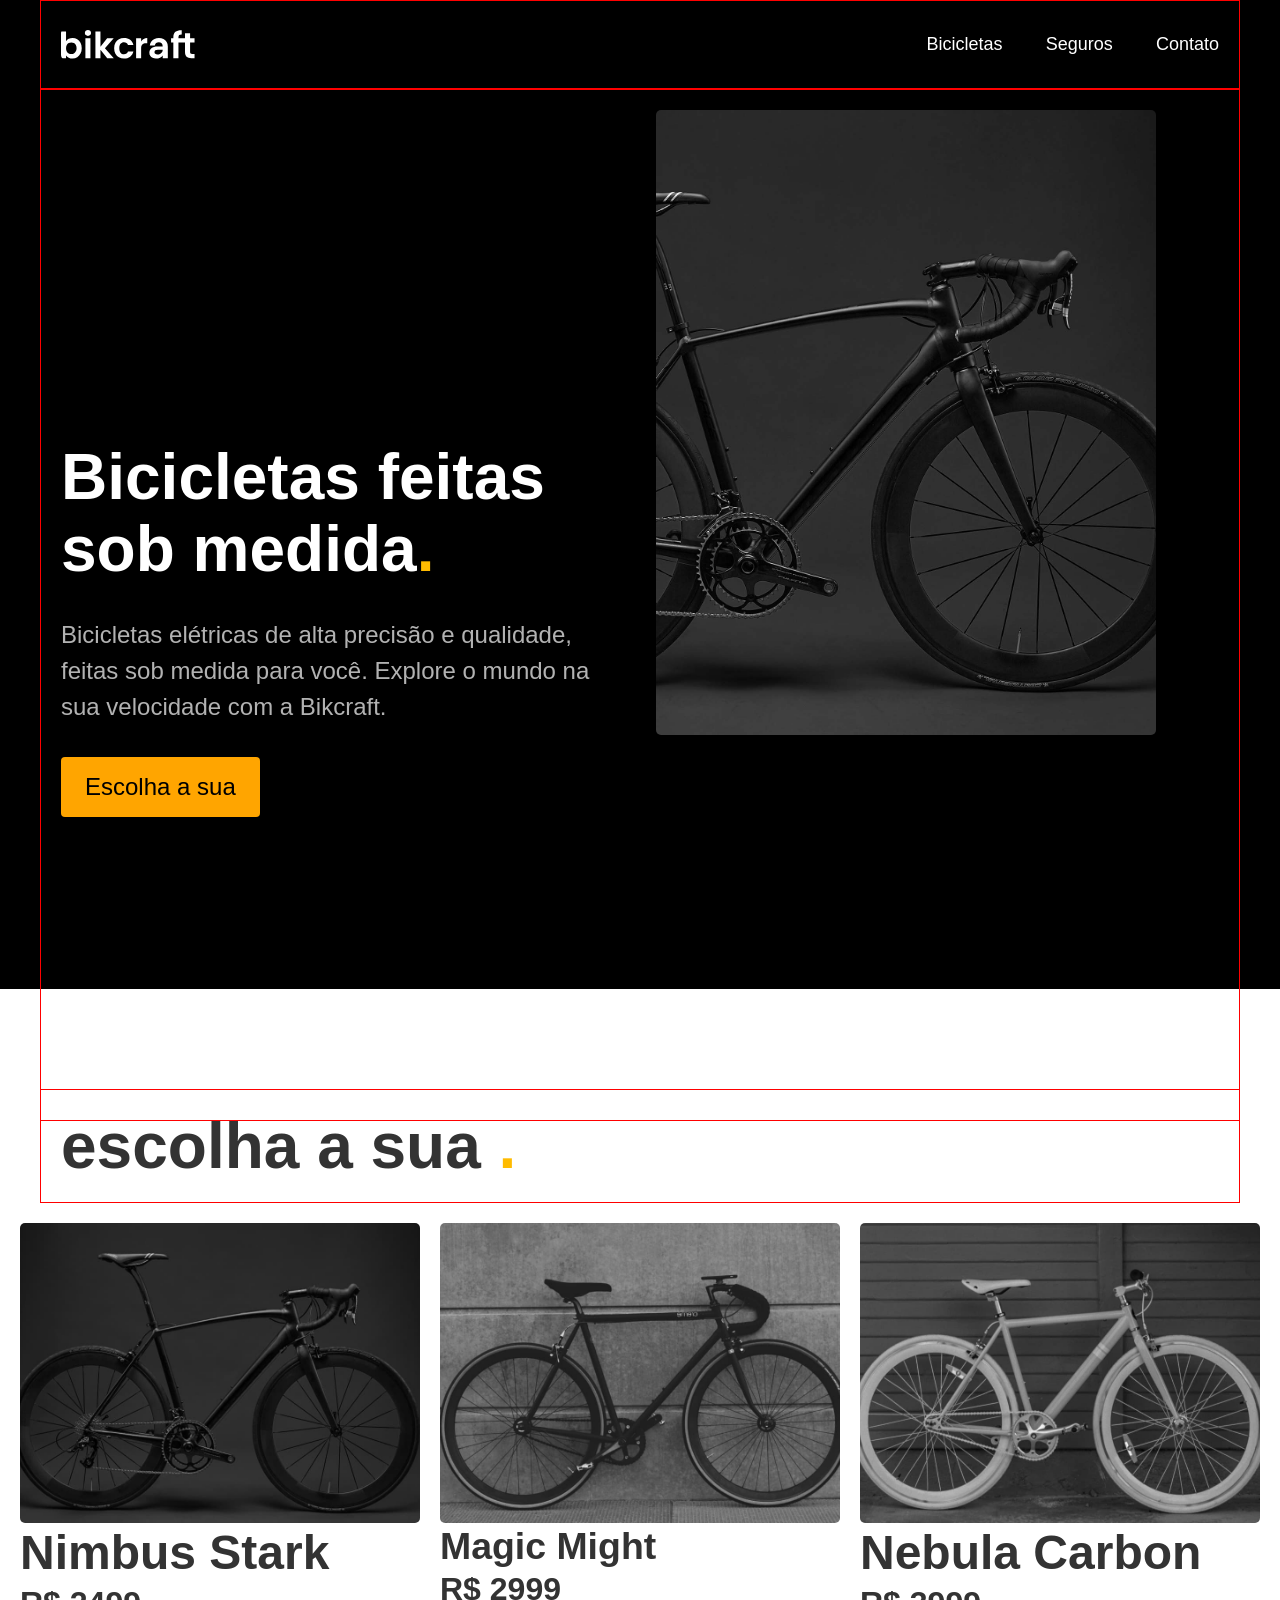
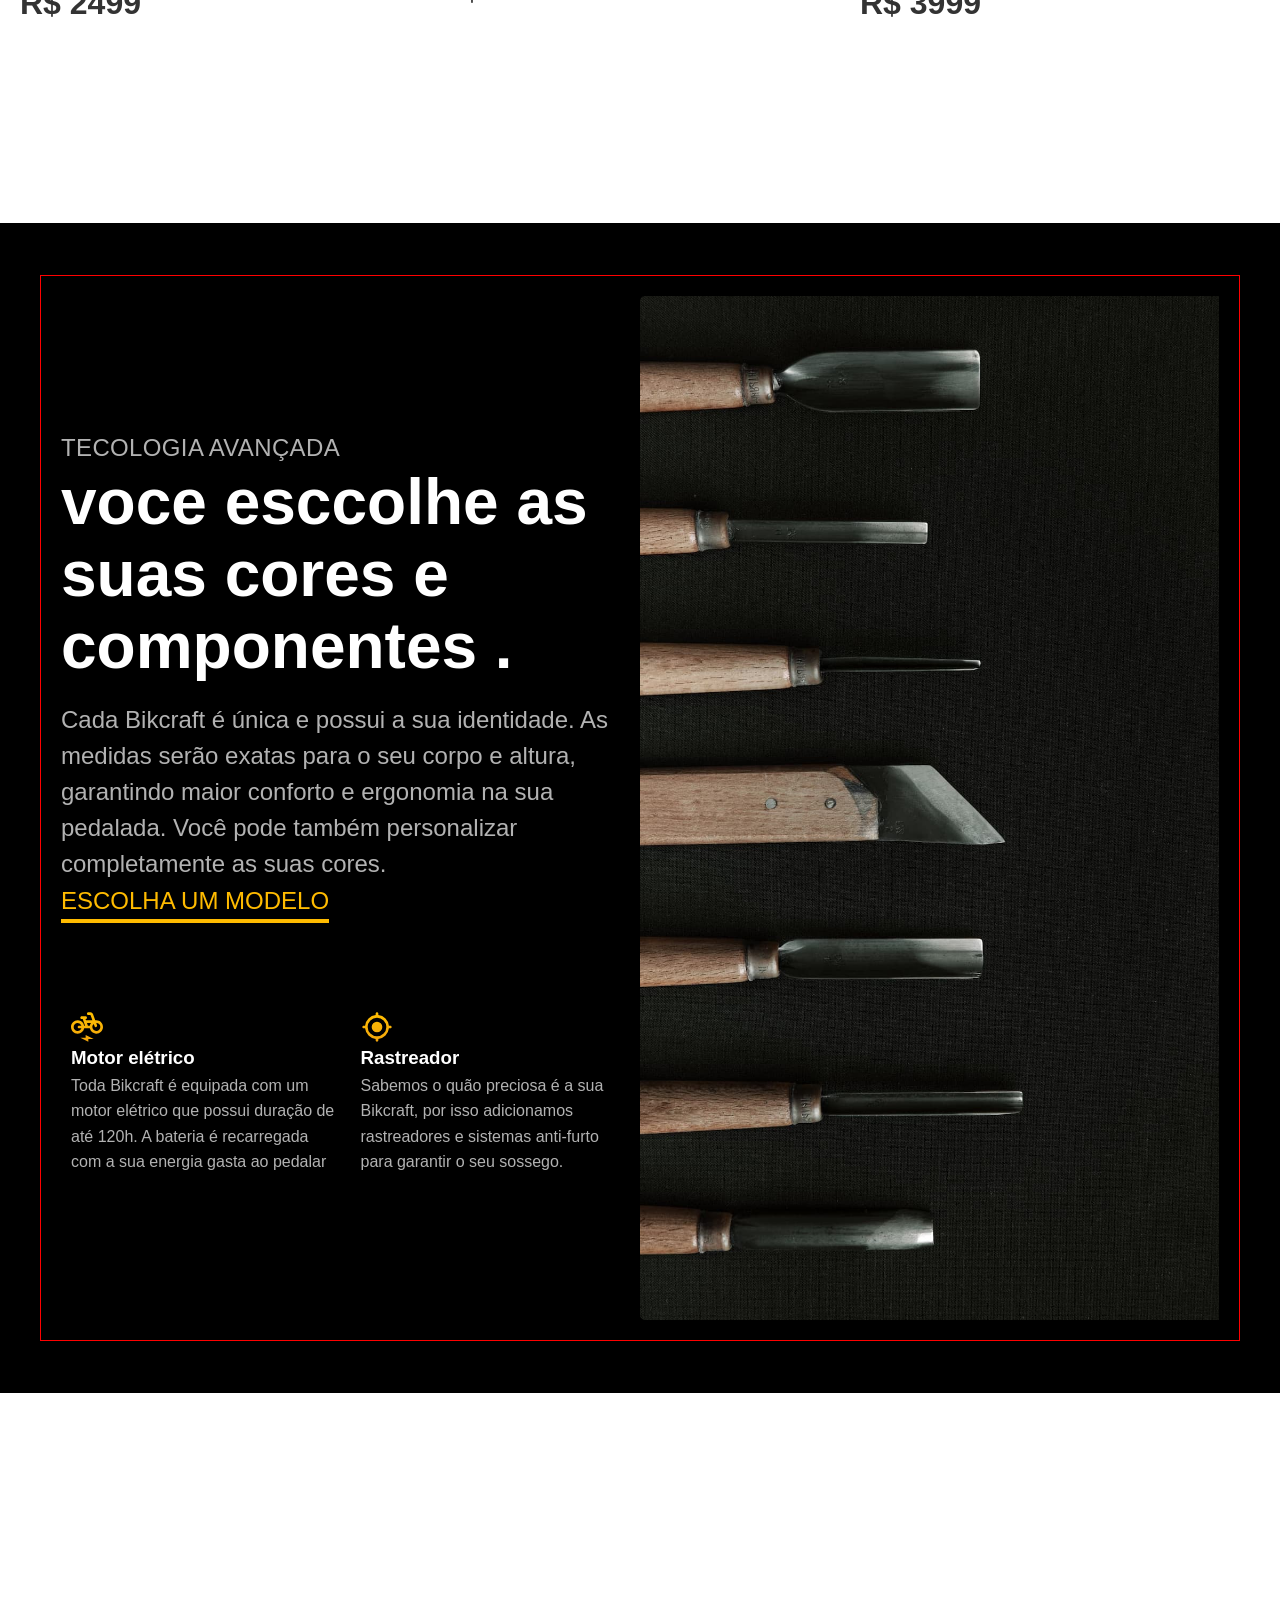
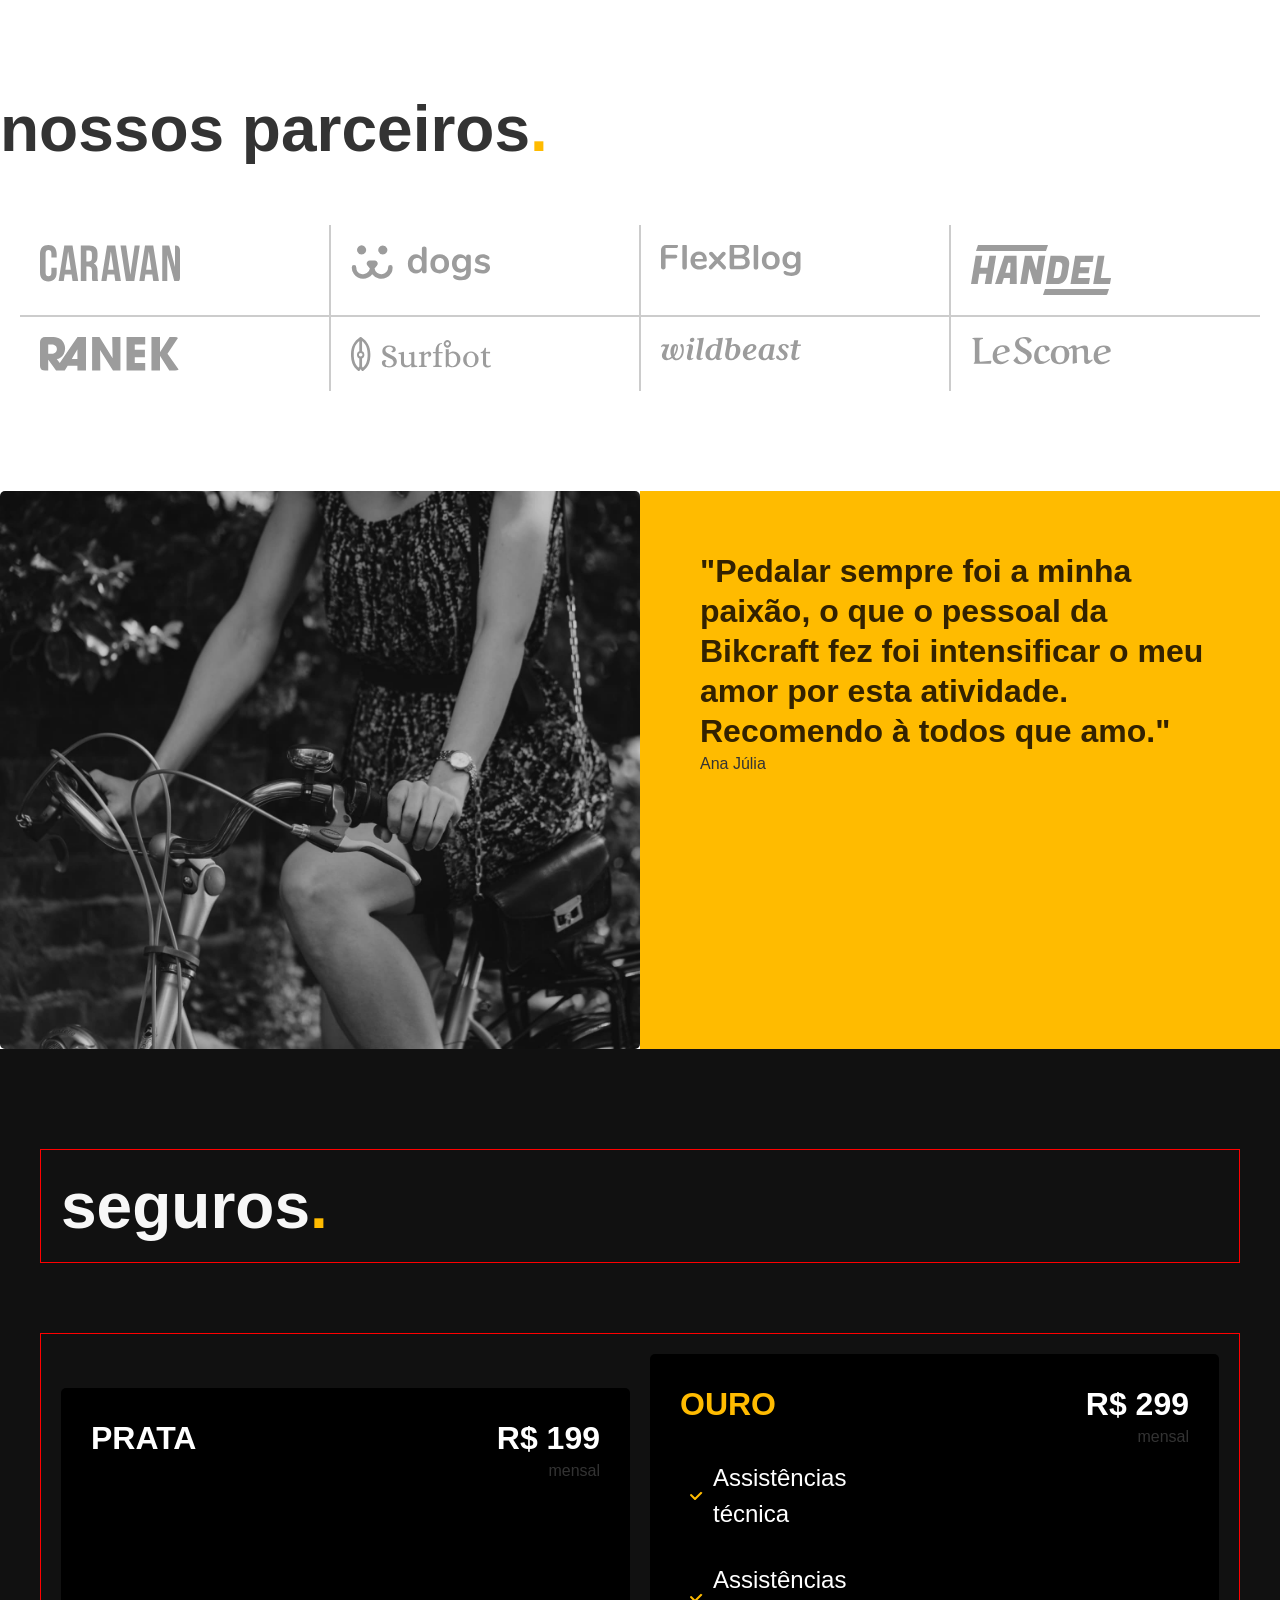
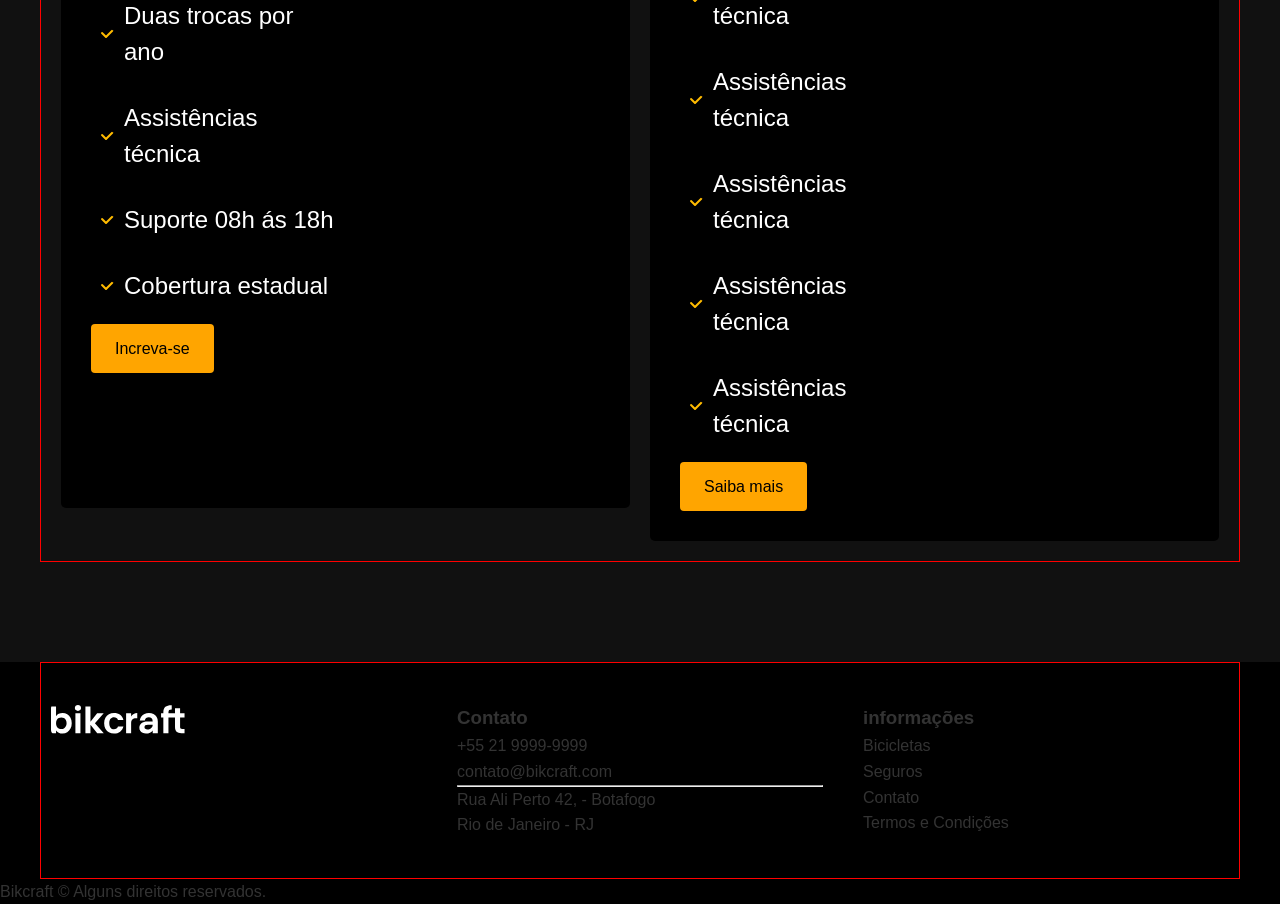
==== index.html @ dd0b9a61 "header atualizado" ====
<!DOCTYPE html>
<html lang="en">
<head>
    <meta charset="UTF-8">
    <meta name="viewport" content="width=device-width, initial-scale=1.0">
    <title>Bikcraft - Bicicletas Elétricas</title>
    <link rel="stylesheet" href="style/style.css">
</head>
<body id="home">
    <header class="header-bg">
        <div class="header container">
            <a class="header-logo" href="./">
                <img src="img/bikcraft.svg" alt="">
            </a>
            <nav aria-label="primaria">
                <ul class="header-menu font-1-m cor-0">
                    <li class="header-item">
                        <a href="bicicletas.html">Bicicletas</a>
                    </li>
                    <li class="header-item">
                        <a href="">Seguros</a>
                    </li>
                    <li class="header-item">
                        <a href="">Contato</a>
                    </li>
                </ul>
            </nav>
        </div>
    </header>

    <main class="introducao-bg">
        <div class="introducao container">
            <div class="introducao-conteudo">
                <h1 class="introducao-titulo font-1-xxl cor-0">Bicicletas feitas sob medida<span class="cor-p1">.</span></h1>
                <p class="introducao-texto font-2-l cor-5">Bicicletas elétricas de alta precisão e qualidade, feitas sob medida para você. Explore o mundo na sua velocidade com a Bikcraft.</p>
                <a href="" class="butão font-2-l">Escolha a sua</a>
            </div>
            <picture class="bicicleta-introducao-imagem">
                <!-- Imagem para telas grandes (Desktop) -->
                <source srcset="img/fotos/introducao.jpg" media="(min-width: 801px)">
                
                <!-- Imagem para telas médias -->
                <source srcset="img/bicicleta/nimbus1.jpg" media="(max-width: 800px)">
                
                <img src="img/fotos/introducao.jpg" alt="Descrição da imagem">
            </picture>
        </div>
    </main>

    <article class="bibicleta-lista">
        <h2 class="font-1-xxl container">escolha a sua <span class="cor-p1">.</span></h2>
        <ul class="bicicleta-menu font-1-xl">
            <li class="biblcieta-menu-item">
                <a href="">
                    <img class="bicicleta-menu-imagem" src="img/bicicletas/nimbus.jpg" alt="">
                </a>
                <h2>Nimbus Stark</h2>
                <p>R$ 2499</p>
            </li>
            <li class="biblcieta-menu-item">
                <a href="">
                    <img class="bicicleta-menu-imagem" src="img/bicicletas/magic.jpg" alt="">
                </a>
                <h3>Magic Might</h3>
                <p>R$ 2999</p>
            </li>
            <li class="biblcieta-menu-item">
                <a href="">
                    <img class="bicicleta-menu-imagem" src="img/bicicletas/nebula.jpg" alt="">
                </a>
                <h2>Nebula Carbon</h2>
                <p>R$ 3999</p>
            </li>
        </ul>
    </article>
    
    <article class="tecnologia-bg">
        <div class="tecnologia container">
            <div class="tecnologia-conteudo">
                <span class="tecnologia-subtitulo font-2-l-b cor-5">Tecologia avançada</span>
                <h2 class="tecnologia-titulo font-1-xxl cor-0">voce esccolhe as suas cores e componentes <span>.</span></h2>
                <p class="font-2-l cor-5">
                    Cada Bikcraft é única e possui a sua identidade. As medidas serão exatas para o seu corpo e altura, garantindo maior conforto e ergonomia na sua pedalada. Você pode também personalizar completamente as suas cores.
                </p>
                <a class="tecnologia-botao" href=""> Escolha um modelo</a>
                <ul class="tecnologia-lista">
                    <li class="tecnologia-lista-item">
                        <img src="img/icones/eletrica.svg" alt="">
                        <h3 class="cor-0">Motor elétrico</h3>
                        <p class="cor-5">Toda Bikcraft é equipada com um motor elétrico que possui duração de até 120h. A bateria é recarregada com a sua energia gasta ao pedalar</p>
                    </li>
                    <li class="tecnologia-lista-item">
                        <img src="img/icones/rastreador.svg" alt="">
                        <h3 class="cor-0">Rastreador</h3>
                        <p class="cor-5">Sabemos o quão preciosa é a sua Bikcraft, por isso adicionamos rastreadores e sistemas anti-furto para garantir o seu sossego.</p>
                    </li>
                </ul>

            </div>
            
            <picture class="tecnologia-imagem-container">
                <img class="tecnologia-imagem" src="img/fotos/tecnologia.jpg" alt="Bicicleta preta com moto eletrico"
                width="640" height="800">
            </picture>
        </div>
    </article>

    <article class="parceiros">
        <h2 class="parceiros-titulo font-1-xxl">nossos parceiros<span class="cor-p1">.</span></h2>
        <ul class="parceiros-lista">
            <li class="parceiros-item">
                <a href="">
                    <img src="img/parceiros/caravan.svg" alt="" width="140" height="38">
                </a>
            </li>
            <li class="parceiros-item">
                <a href="">
                    <img src="img/parceiros/dogs.svg" alt="" width="140" height="38">
                </a>
            </li>
            <li class="parceiros-item">
                <a href="">
                    <img src="img/parceiros/flexblog.svg" alt="" width="140" height="38">
                </a>
            </li>
             <li class="parceiros-item">
                <a href="">
                    <img src="img/parceiros/handel.svg" alt="" width="140" height="38">
                </a>
            </li>
             <li class="parceiros-item">
                <a href="">
                    <img src="img/parceiros/ranek.svg" alt="" width="140" height="38">
                </a>
            </li>
             <li class="parceiros-item">
                <a href="">
                    <img src="img/parceiros/surfbot.svg" alt="" width="140" height="38">
                </a>
            </li>
             <li class="parceiros-item">
                <a href="">
                    <img src="img/parceiros/wildbeast.svg" alt="" width="140" height="38">
                </a>
            </li>
             <li class="parceiros-item">
                <a href="">
                    <img src="img/parceiros/lescone.svg" alt="" width="140" height="38">
                </a>
            </li>
        </ul>
    </article>

    <article class="depoimentos">
        <picture>
            <img src="img/fotos/depoimento.jpg" alt="">
        </picture>
        <div class="depoimento-conteudo">
            <blockquote class="font-1-xl cor-p5">
                "Pedalar sempre foi a minha paixão, o que o pessoal da Bikcraft fez foi intensificar o meu amor por esta atividade. Recomendo à todos que amo."
            </blockquote>
            <span>Ana Júlia</span>
        </div>
    </article>

    <article class="seguros-bg">
        <h2 class="seguro-titulo font-1-xxl cor-1 container">seguros<span class="cor-p1">.</span></h2>
        <div class="seguros container">
            <div class="seguros-conteudo seguros-conteudo-prata">
                <h3 class="seguros-subtitulo font-1-xl cor-0">prata</h3> 
                <ul>
                    <li class="text-align-right font-1-xl cor-0">R$ 199</li>
                    <li class="text-align-right">mensal</li>
                </ul>
                <ul>
                    <li class="seguros-items font-2-l cor-0">
                        <img src="img/icones/lista.svg" alt="">
                        <p>Duas trocas por ano</p>
                    </li>
                    <li class="seguros-items font-2-l cor-0">
                        <img src="img/icones/lista.svg" alt="">
                        <p>Assistências técnica</p>
                    </li>
                    <li class="seguros-items font-2-l cor-0">
                        <img src="img/icones/lista.svg" alt="">
                        <p>Suporte 08h ás 18h</p>
                    </li>
                    <li class="seguros-items font-2-l cor-0 ">
                        <img src="img/icones/lista.svg" alt="">
                        <p>Cobertura estadual</p>
                    </li>
                    <li >
                        <a href="" class="butão">Increva-se</a>
                    </li>
                </ul>
                
            </div>

              <div class="seguros-conteudo">
                <h3 class="seguros-subtitulo font-1-xl cor-p1">Ouro</h3> 
                <ul>
                    <li class="text-align-right font-1-xl cor-0">R$ 299</li>
                    <li class="text-align-right">mensal</li>
                </ul>
                <ul>
                     <li class="seguros-items font-2-l cor-0">
                        <img src="img/icones/lista.svg" alt="">
                        <p>Assistências técnica</p>
                    </li>
                     <li class="seguros-items font-2-l cor-0">
                        <img src="img/icones/lista.svg" alt="">
                        <p>Assistências técnica</p>
                    </li>
                     <li class="seguros-items font-2-l cor-0">
                        <img src="img/icones/lista.svg" alt="">
                        <p>Assistências técnica</p>
                    </li>
                     <li class="seguros-items font-2-l cor-0">
                        <img src="img/icones/lista.svg" alt="">
                        <p>Assistências técnica</p>
                    </li>
                     <li class="seguros-items font-2-l cor-0">
                        <img src="img/icones/lista.svg" alt="">
                        <p>Assistências técnica</p>
                    </li>
                     <li class="seguros-items font-2-l cor-0">
                        <img src="img/icones/lista.svg" alt="">
                        <p>Assistências técnica</p>
                    </li>
                    <li>
                        <a href="" class="butão">Saiba mais</a>
                    </li>
                </ul>
                
            </div>
        </div>
    </article>

    <footer class="footer-bg">
        <div class="footer container">
            <img class="footer-logo" src="img/bikcraft.svg" alt="">
            <ul>
                <h3>Contato</h3>
                <ul>
                    <li>+55 21 9999-9999</li>
                    <li>contato@bikcraft.com</li>
                    <li><hr></li>
                    <li>Rua Ali Perto 42, - Botafogo</li>
                    <li>Rio de Janeiro - RJ</li>
                </ul>
            </ul>

             <ul>
                <h3>informações</h3>
                <ul>
                    <li>Bicicletas</li>
                    <li>Seguros</li>
                    <li>Contato</li>
                    <li>Termos e Condições</li>
                </ul>
            </ul>
        </div>
        <p>
            Bikcraft © Alguns direitos reservados.
        </p>
    </footer>
</body>
</html>
---- style/style.css ----
@import "global.css";
/*Funcionais*/
@import "utilitarios/funcionais.css";
@import "utilitarios/tipografia.css";
@import "utilitarios/cores.css";
/*Home*/
@import "home/header.css";
@import "home/introducao.css";
@import "home/bicicleta-lista.css";
@import "home/tecnologia.css";
@import "home/depoimentos.css";
@import "home/parceiros.css";
@import "home/seguros.css";
@import "home/footer.css";
/*Bicicleta lista*/
@import "bicicletas/bicicleta-lista.css";
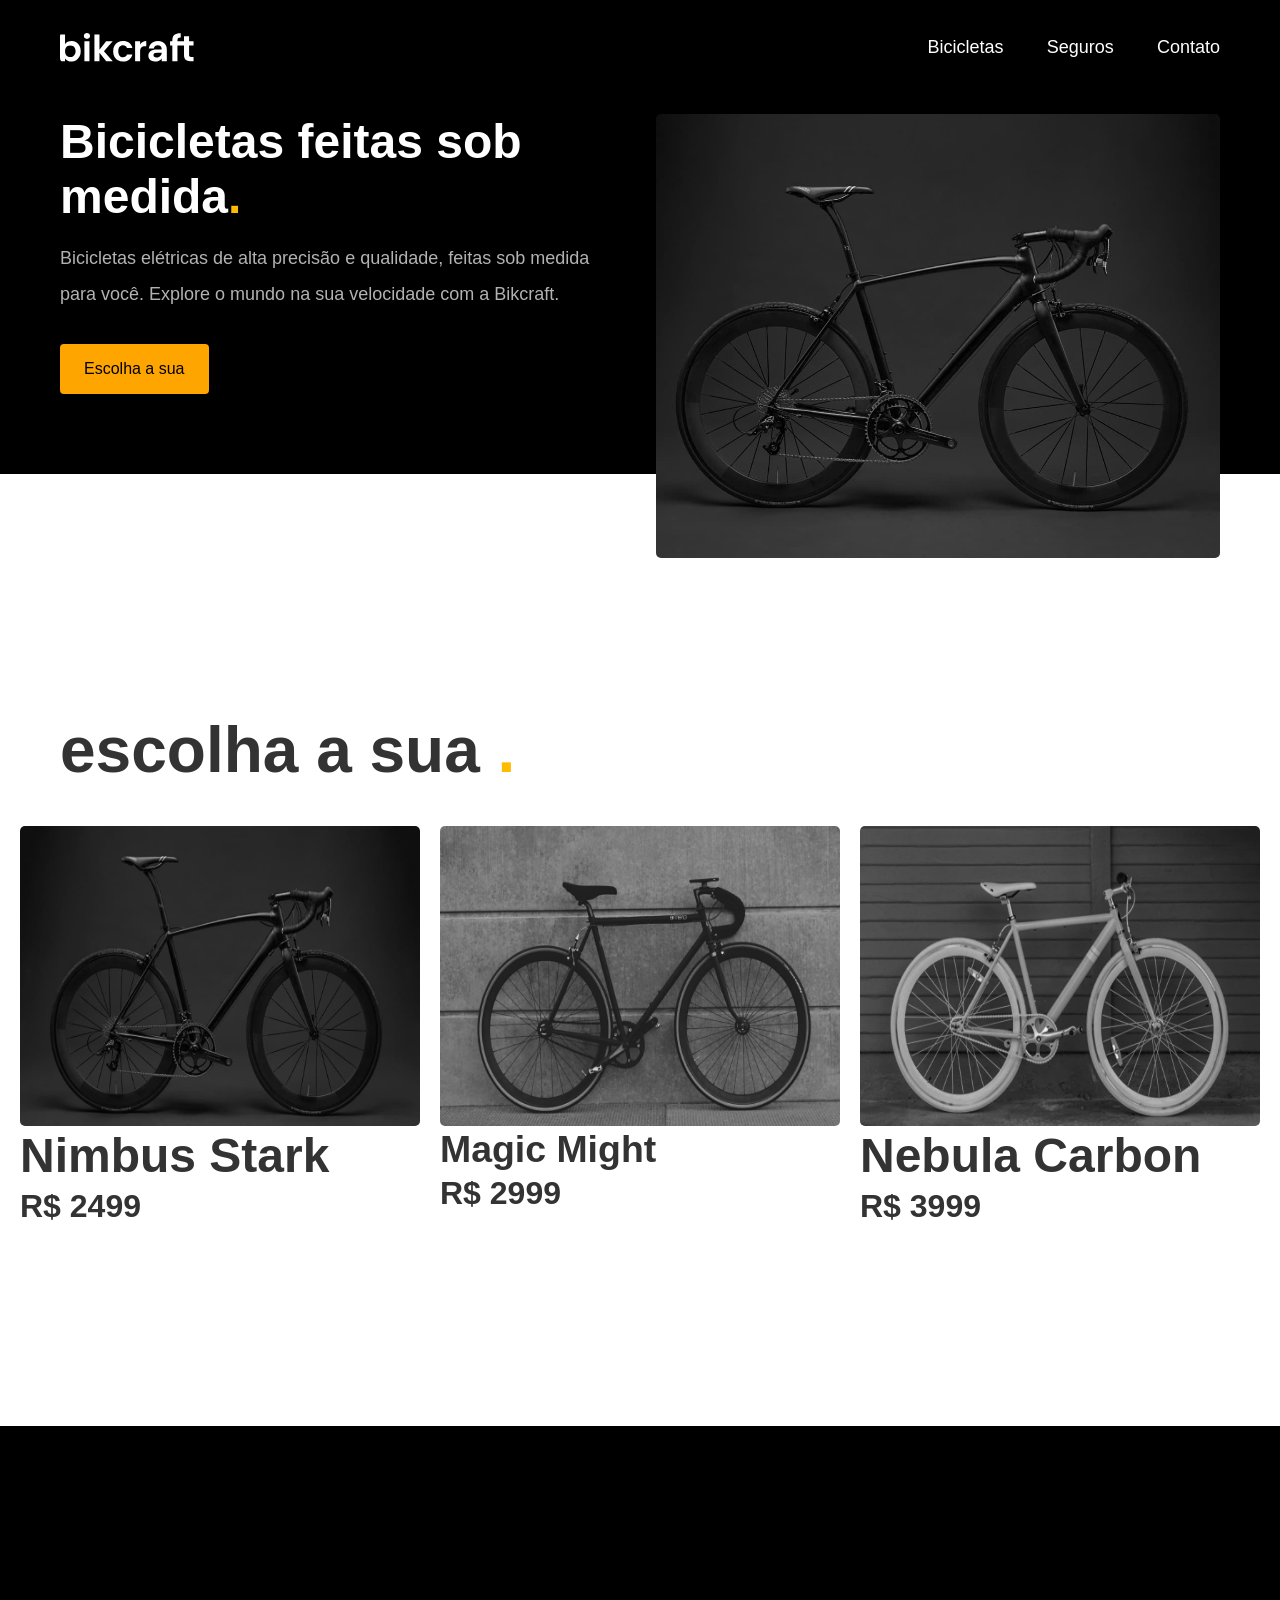
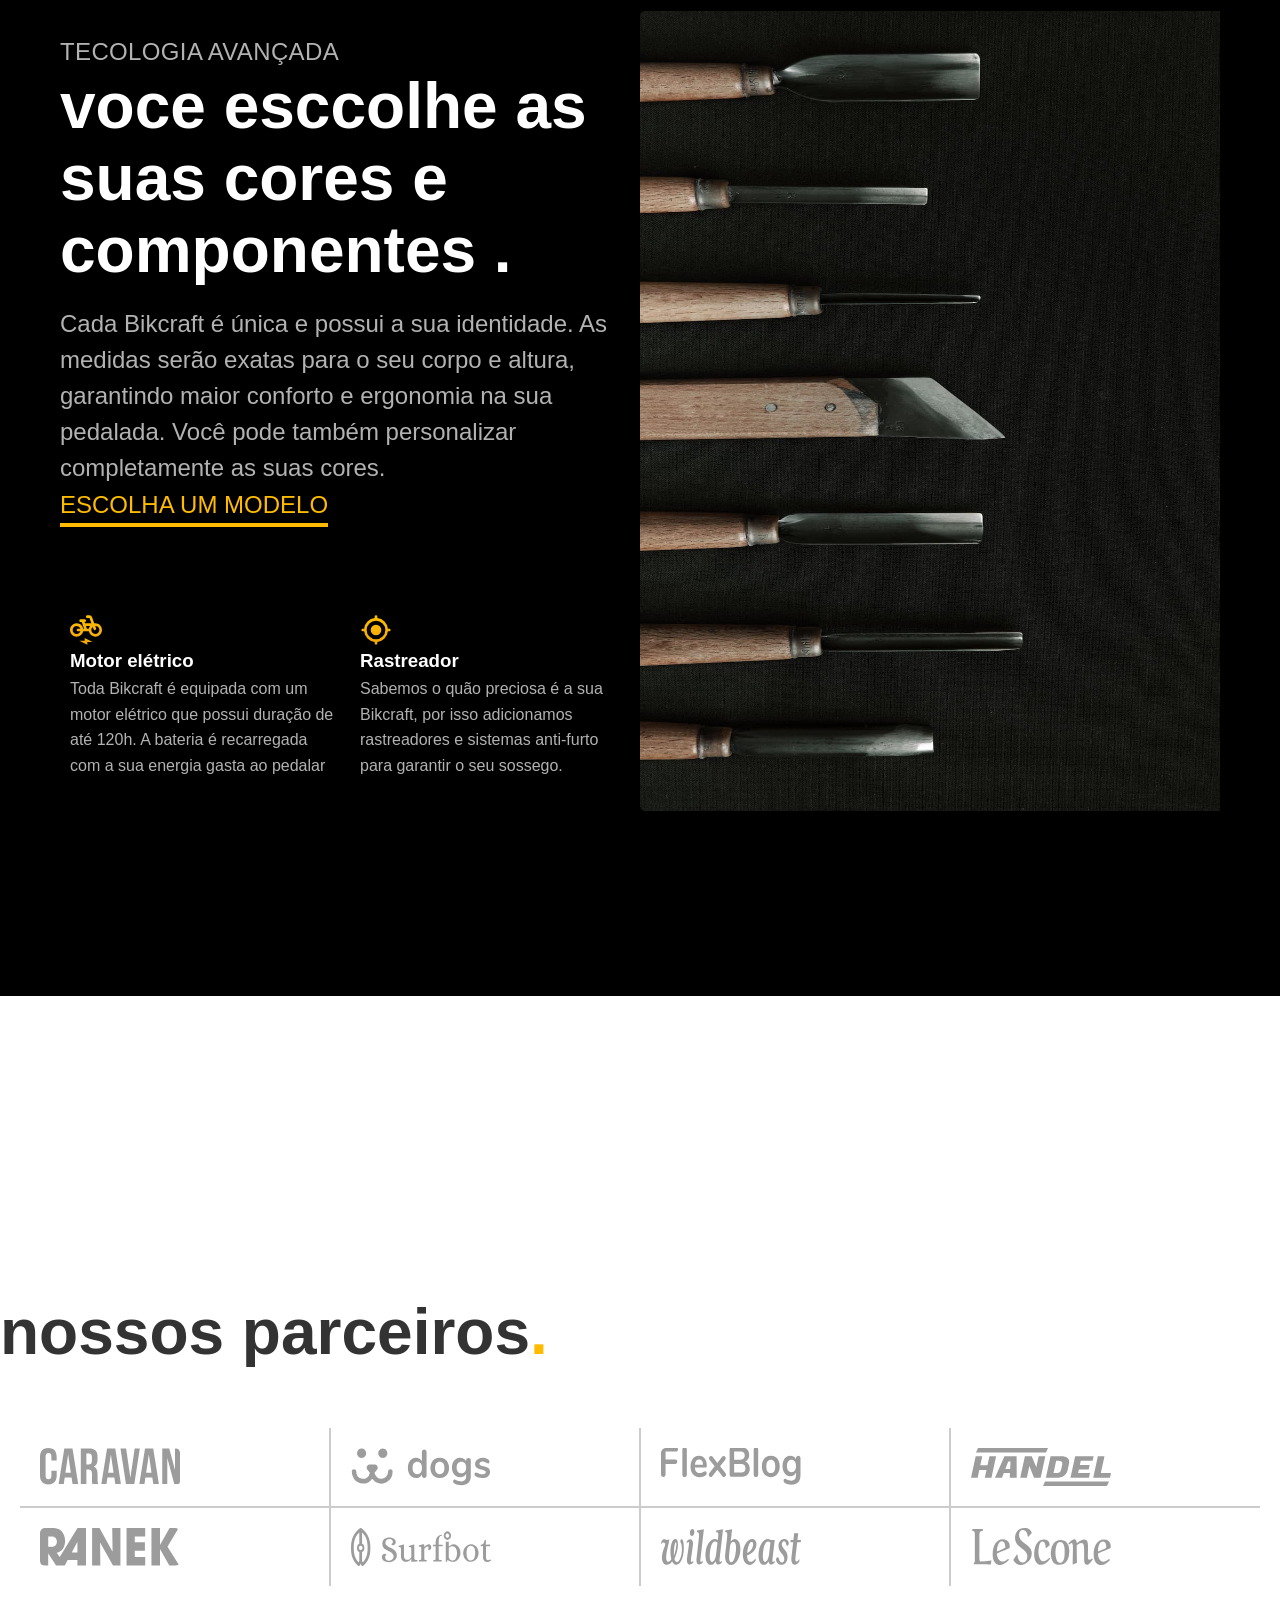
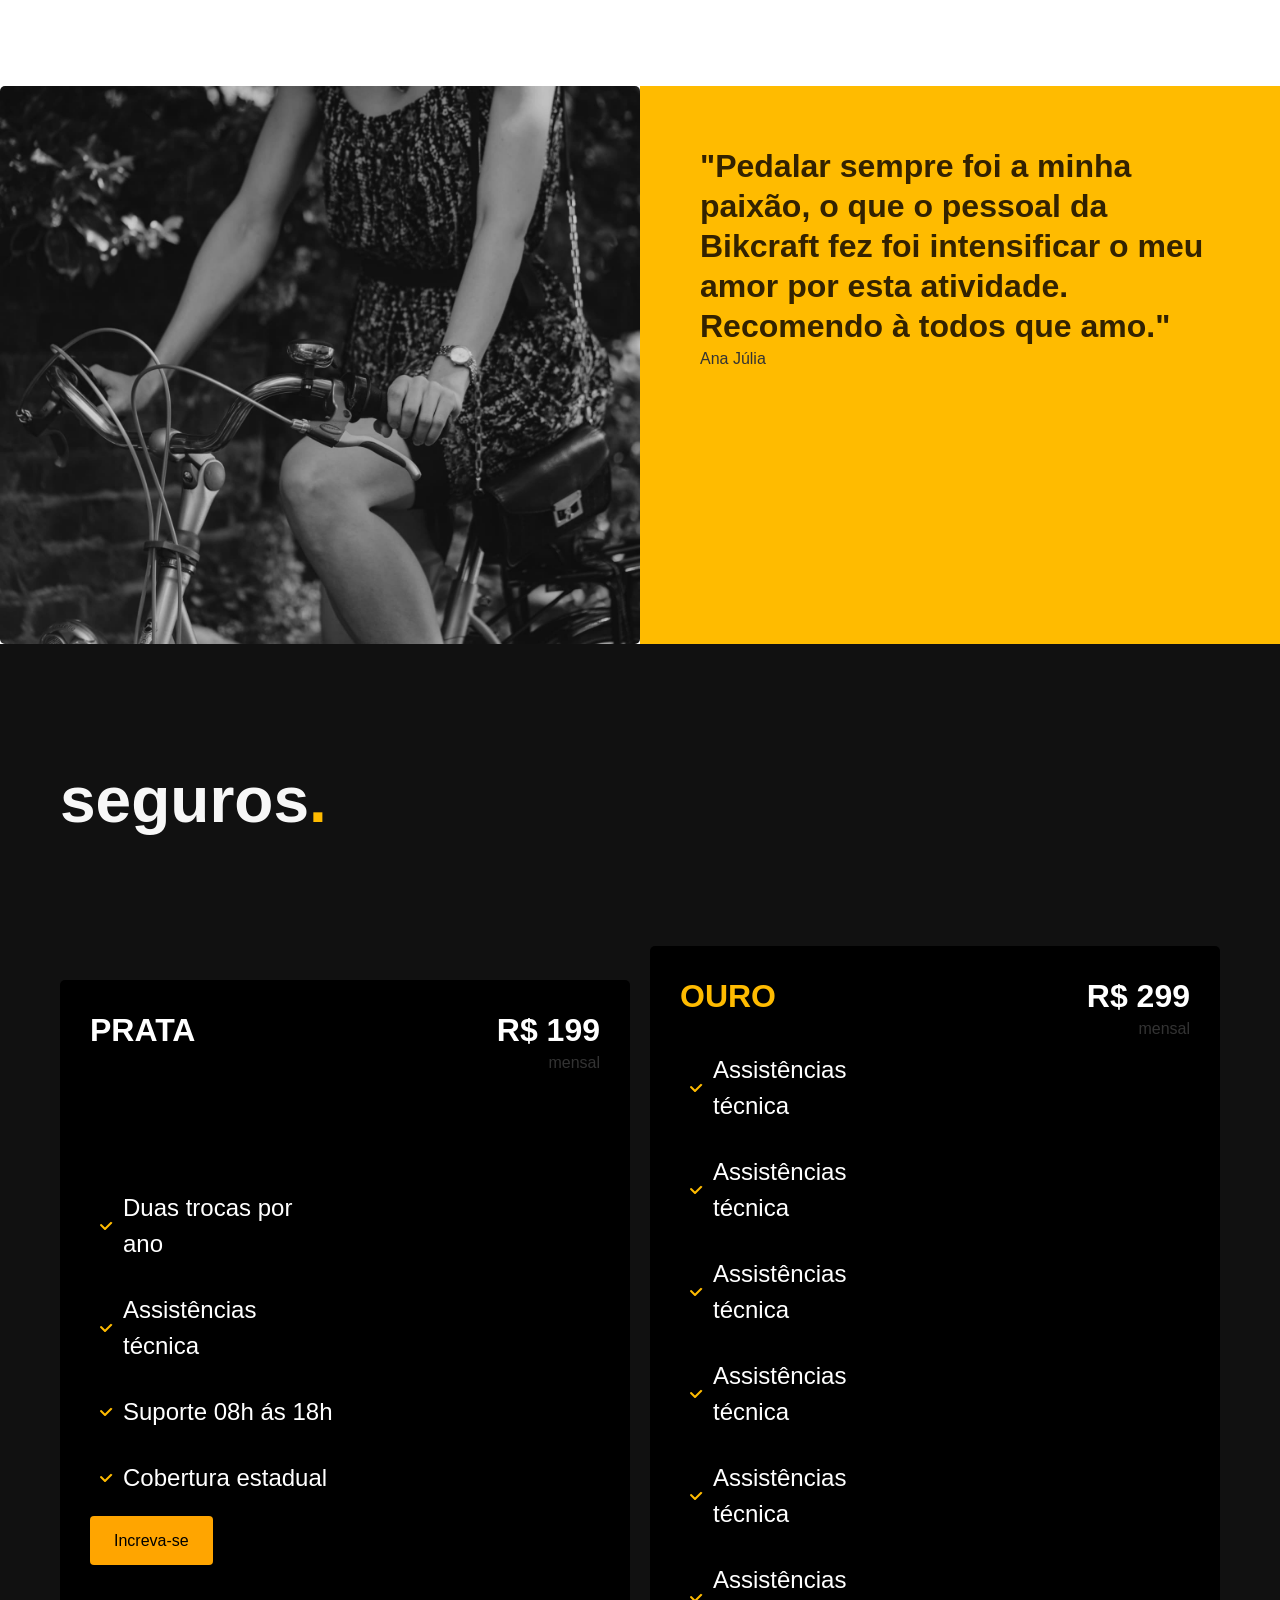
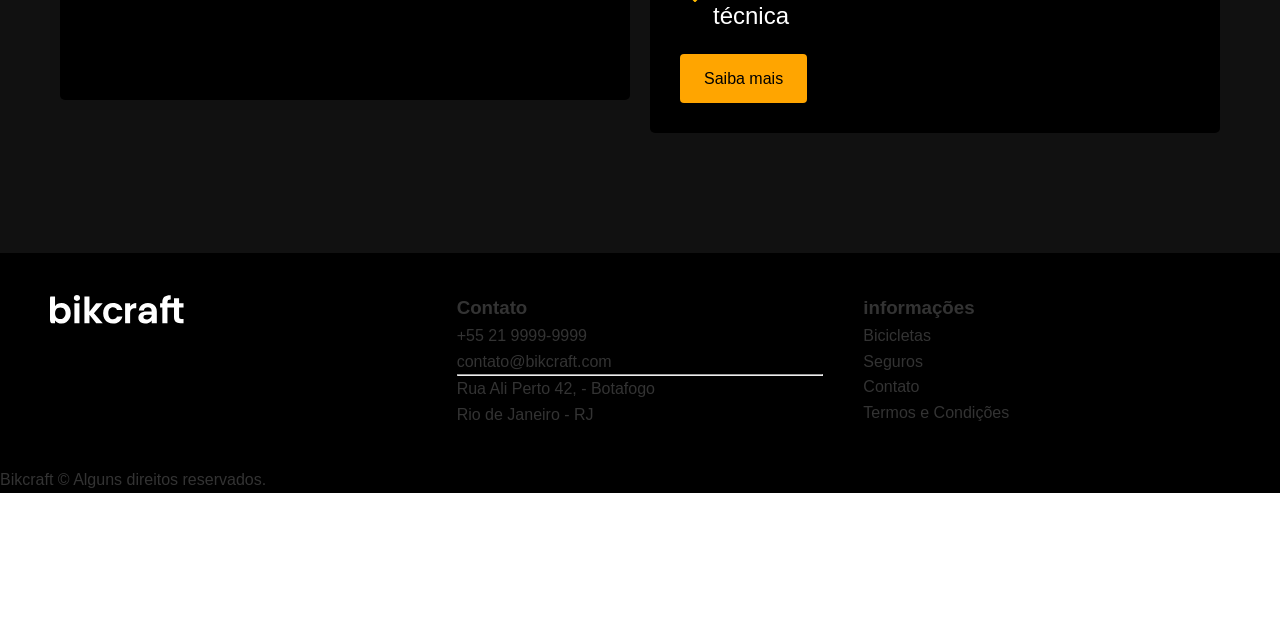
==== commit c377da7c: "Melhorias no código" ====
--- a/index.html
+++ b/index.html
@@ -13,14 +13,14 @@
                 <img src="img/bikcraft.svg" alt="">
             </a>
             <nav aria-label="primaria">
-                <ul class="header-menu font-1-m cor-0">
-                    <li class="header-item">
+                <ul class="header-menu">
+                    <li>
                         <a href="bicicletas.html">Bicicletas</a>
                     </li>
-                    <li class="header-item">
+                    <li>
                         <a href="">Seguros</a>
                     </li>
-                    <li class="header-item">
+                    <li >
                         <a href="">Contato</a>
                     </li>
                 </ul>
@@ -31,11 +31,11 @@
     <main class="introducao-bg">
         <div class="introducao container">
             <div class="introducao-conteudo">
-                <h1 class="introducao-titulo font-1-xxl cor-0">Bicicletas feitas sob medida<span class="cor-p1">.</span></h1>
-                <p class="introducao-texto font-2-l cor-5">Bicicletas elétricas de alta precisão e qualidade, feitas sob medida para você. Explore o mundo na sua velocidade com a Bikcraft.</p>
-                <a href="" class="butão font-2-l">Escolha a sua</a>
-            </div>
-            <picture class="bicicleta-introducao-imagem">
+                <h1>Bicicletas feitas sob medida<span class="cor-p1">.</span></h1>
+                <p>Bicicletas elétricas de alta precisão e qualidade, feitas sob medida para você. Explore o mundo na sua velocidade com a Bikcraft.</p>
+                <a href="" class="butão">Escolha a sua</a>
+            </div>
+            <picture class="introducao-imagem-container">
                 <!-- Imagem para telas grandes (Desktop) -->
                 <source srcset="img/fotos/introducao.jpg" media="(min-width: 801px)">
                 
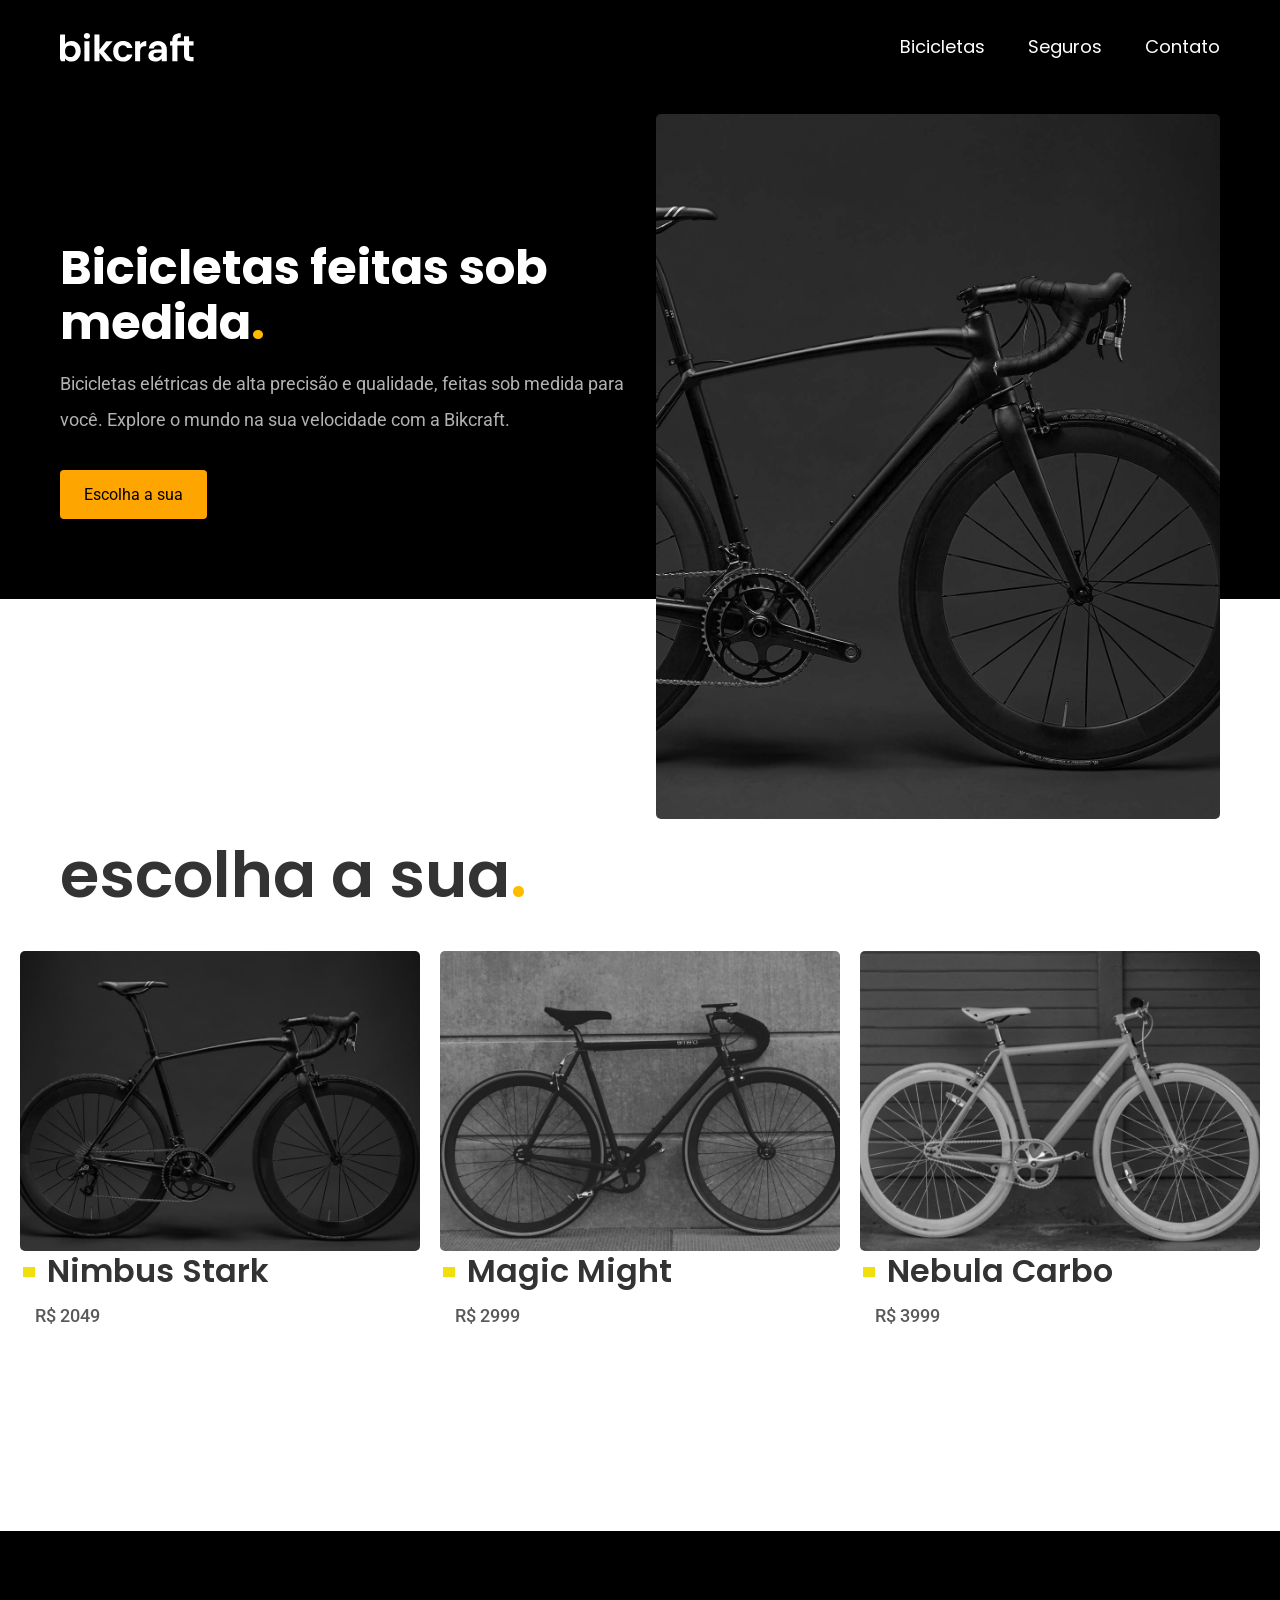
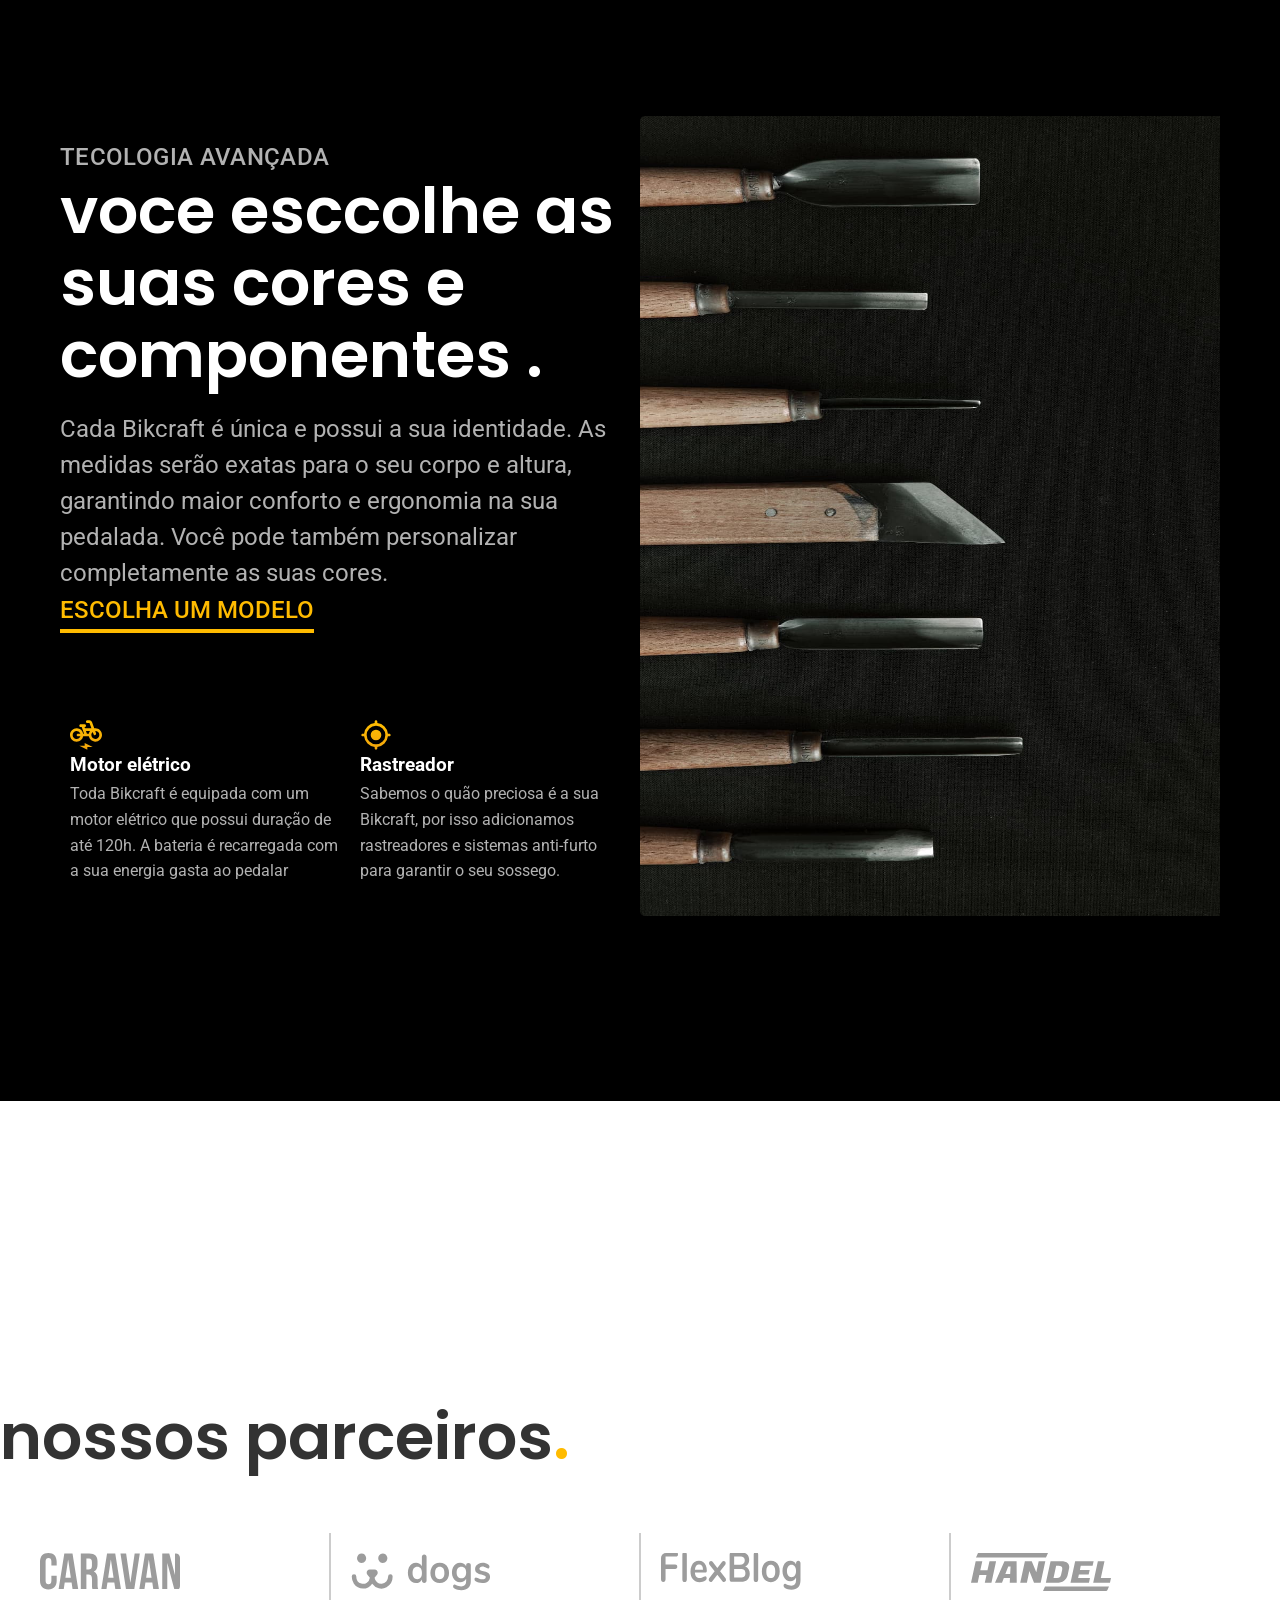
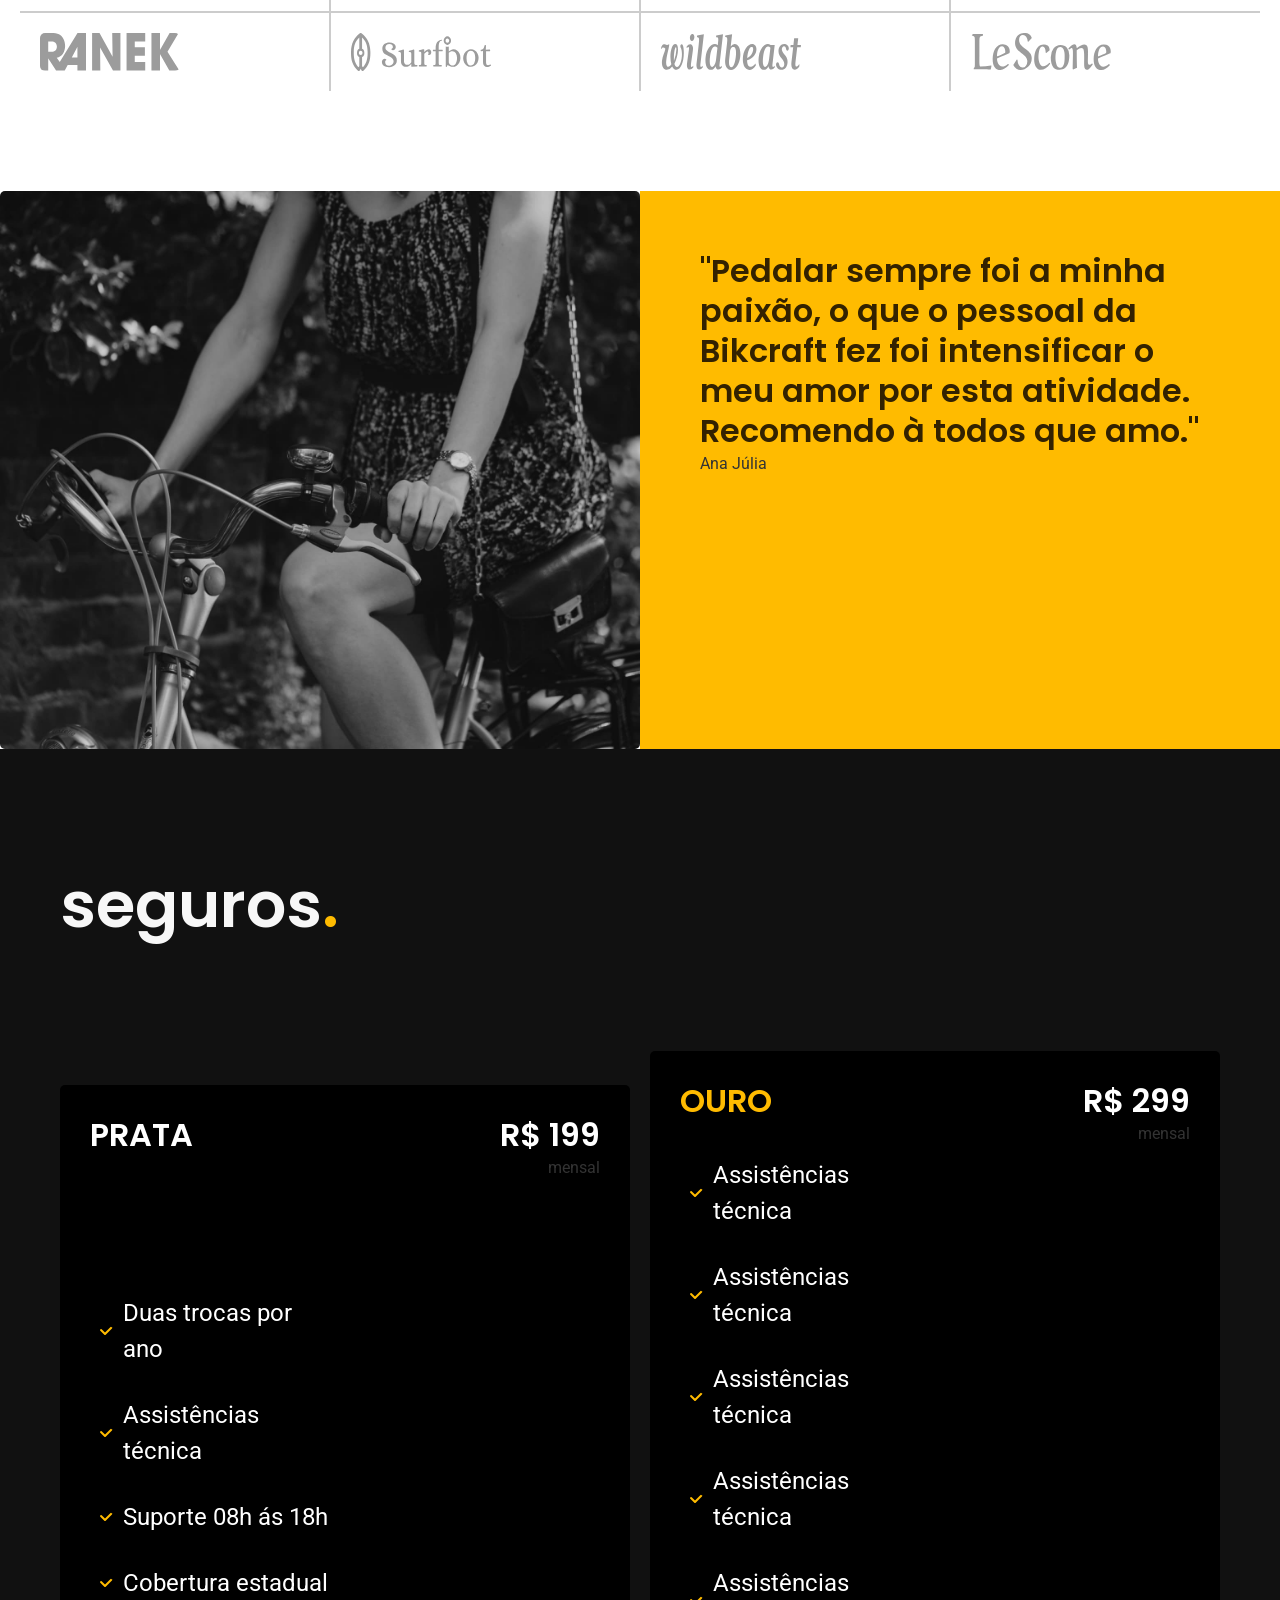
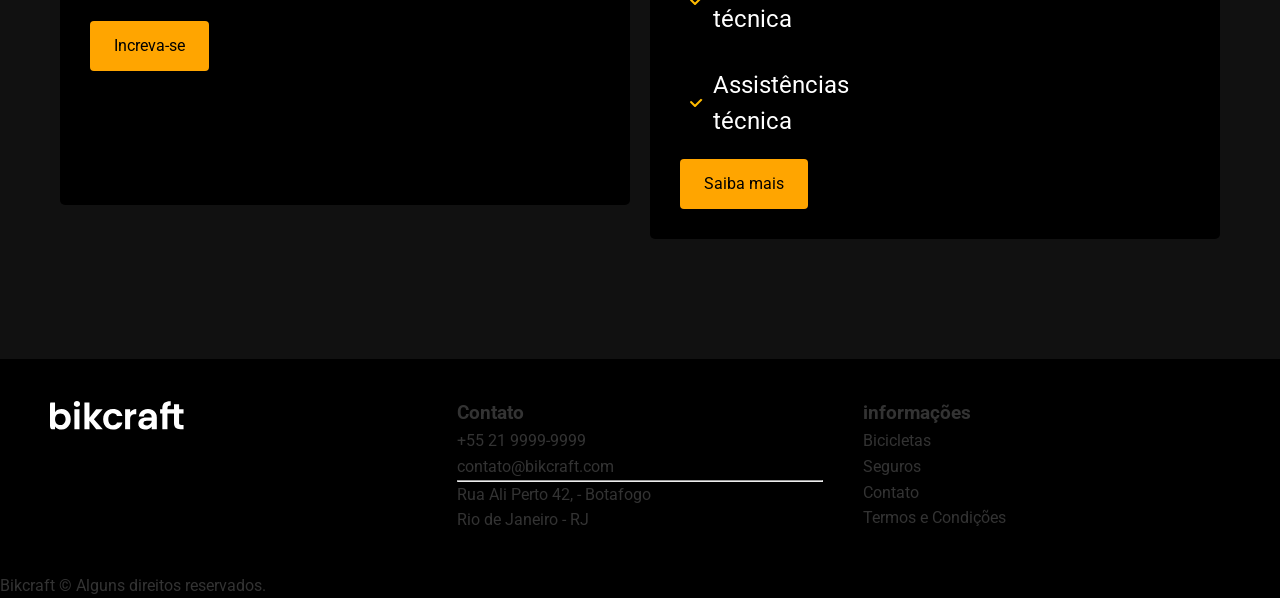
==== commit 2fabf299: "Before adicionado" ====
--- a/index.html
+++ b/index.html
@@ -5,6 +5,14 @@
     <meta name="viewport" content="width=device-width, initial-scale=1.0">
     <title>Bikcraft - Bicicletas Elétricas</title>
     <link rel="stylesheet" href="style/style.css">
+    <!--Roboto-->
+    <link rel="preconnect" href="https://fonts.googleapis.com">
+    <link rel="preconnect" href="https://fonts.gstatic.com" crossorigin>
+    <link href="https://fonts.googleapis.com/css2?family=Roboto:ital,wght@0,100..900;1,100..900&display=swap" rel="stylesheet">
+    <!--Poppins-->
+    <link rel="preconnect" href="https://fonts.googleapis.com">
+    <link rel="preconnect" href="https://fonts.gstatic.com" crossorigin>
+    <link href="https://fonts.googleapis.com/css2?family=Poppins:ital,wght@0,100..900;1,100..900&display=swap" rel="stylesheet">
 </head>
 <body id="home">
     <header class="header-bg">
@@ -48,28 +56,34 @@
     </main>
 
     <article class="bibicleta-lista">
-        <h2 class="font-1-xxl container">escolha a sua <span class="cor-p1">.</span></h2>
+        <h2 class="font-1-xxl container">escolha a sua<span class="cor-p1">.</span></h2>
         <ul class="bicicleta-menu font-1-xl">
             <li class="biblcieta-menu-item">
                 <a href="">
                     <img class="bicicleta-menu-imagem" src="img/bicicletas/nimbus.jpg" alt="">
                 </a>
-                <h2>Nimbus Stark</h2>
-                <p>R$ 2499</p>
+                 <div class="bicicleta-menu-texto">
+                    <h3 class="font-1-xl">Nimbus Stark</h3>
+                    <span class="font-2-m cor-8">R$ 2049</span>
+                </div>
             </li>
             <li class="biblcieta-menu-item">
                 <a href="">
                     <img class="bicicleta-menu-imagem" src="img/bicicletas/magic.jpg" alt="">
                 </a>
-                <h3>Magic Might</h3>
-                <p>R$ 2999</p>
+                <div class="bicicleta-menu-texto">
+                    <h3 class="font-1-xl">Magic Might</h3>
+                    <span class="font-2-m cor-8">R$ 2999</span>
+                </div>
             </li>
             <li class="biblcieta-menu-item">
                 <a href="">
                     <img class="bicicleta-menu-imagem" src="img/bicicletas/nebula.jpg" alt="">
                 </a>
-                <h2>Nebula Carbon</h2>
-                <p>R$ 3999</p>
+                <div class="bicicleta-menu-texto">
+                    <h3 class="font-1-xl">Nebula Carbo</h3>
+                    <span class="font-2-m cor-8">R$ 3999</span>
+                </div>
             </li>
         </ul>
     </article>
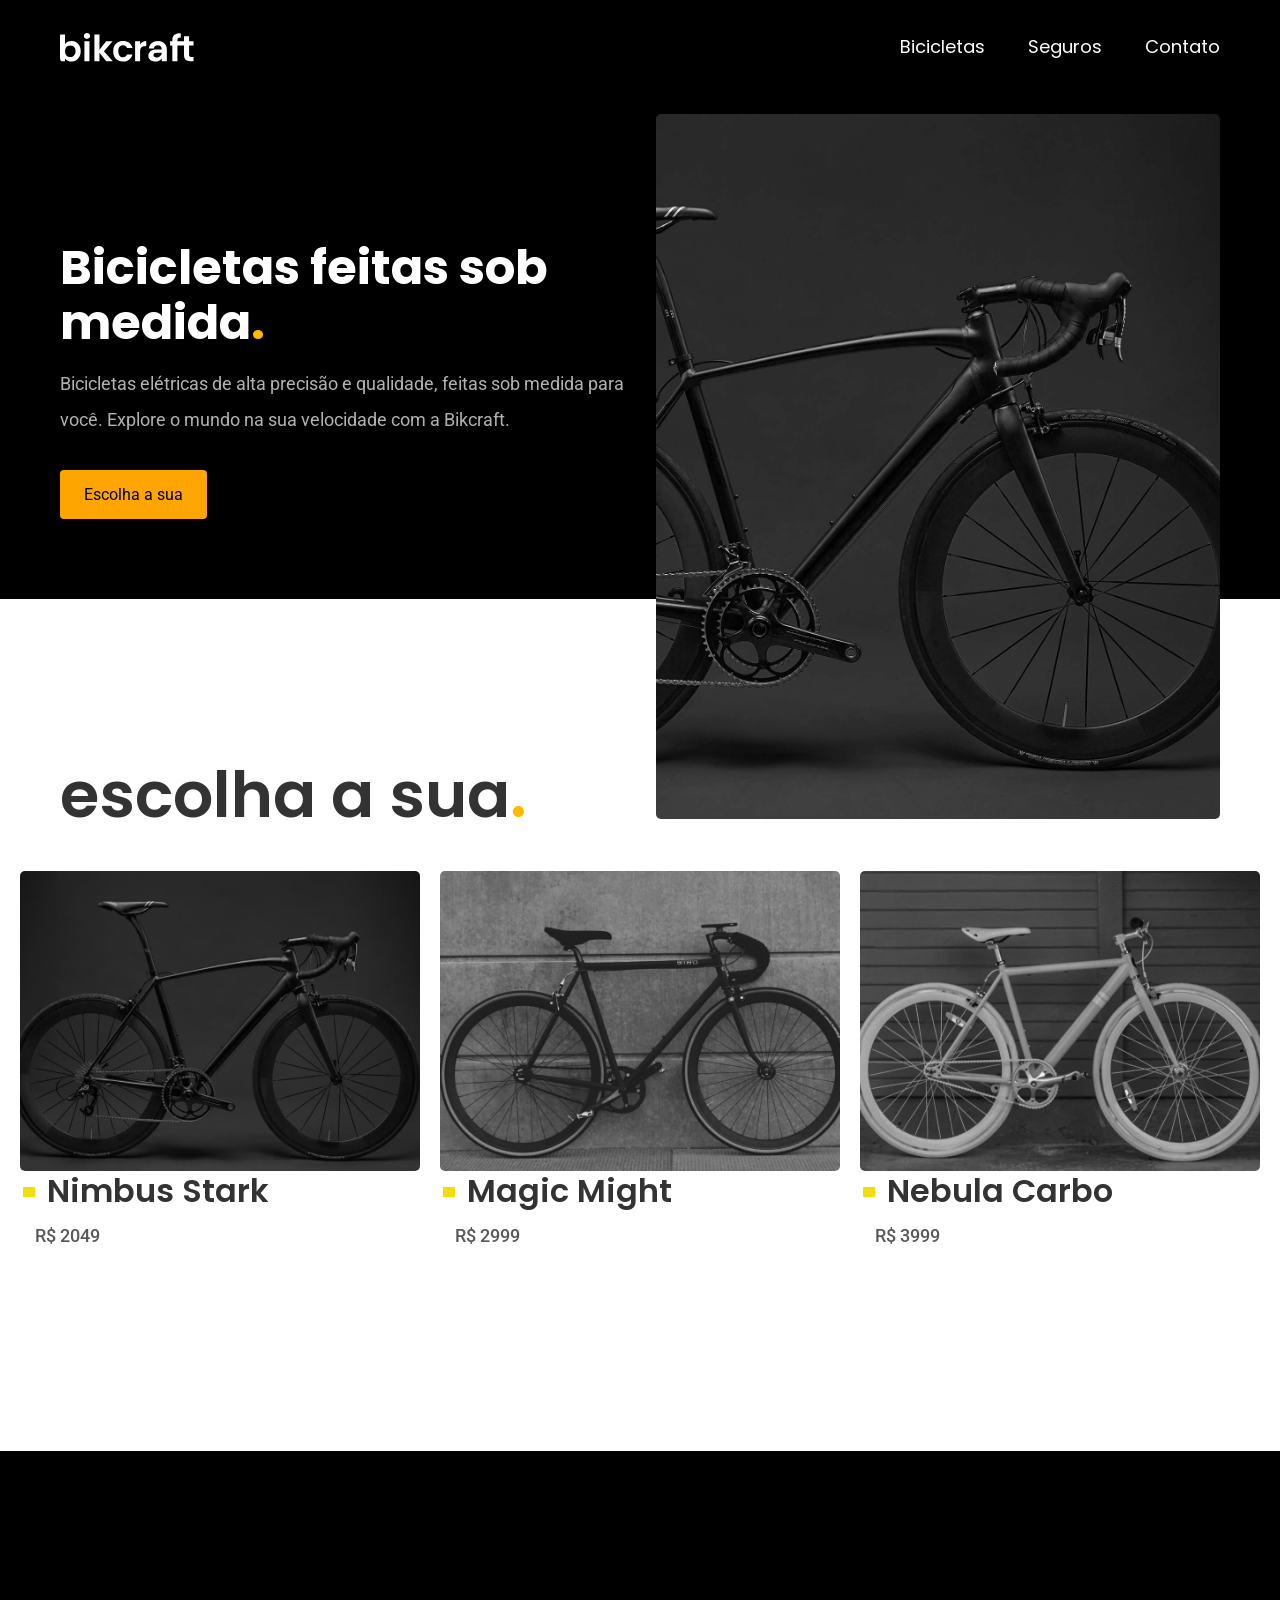
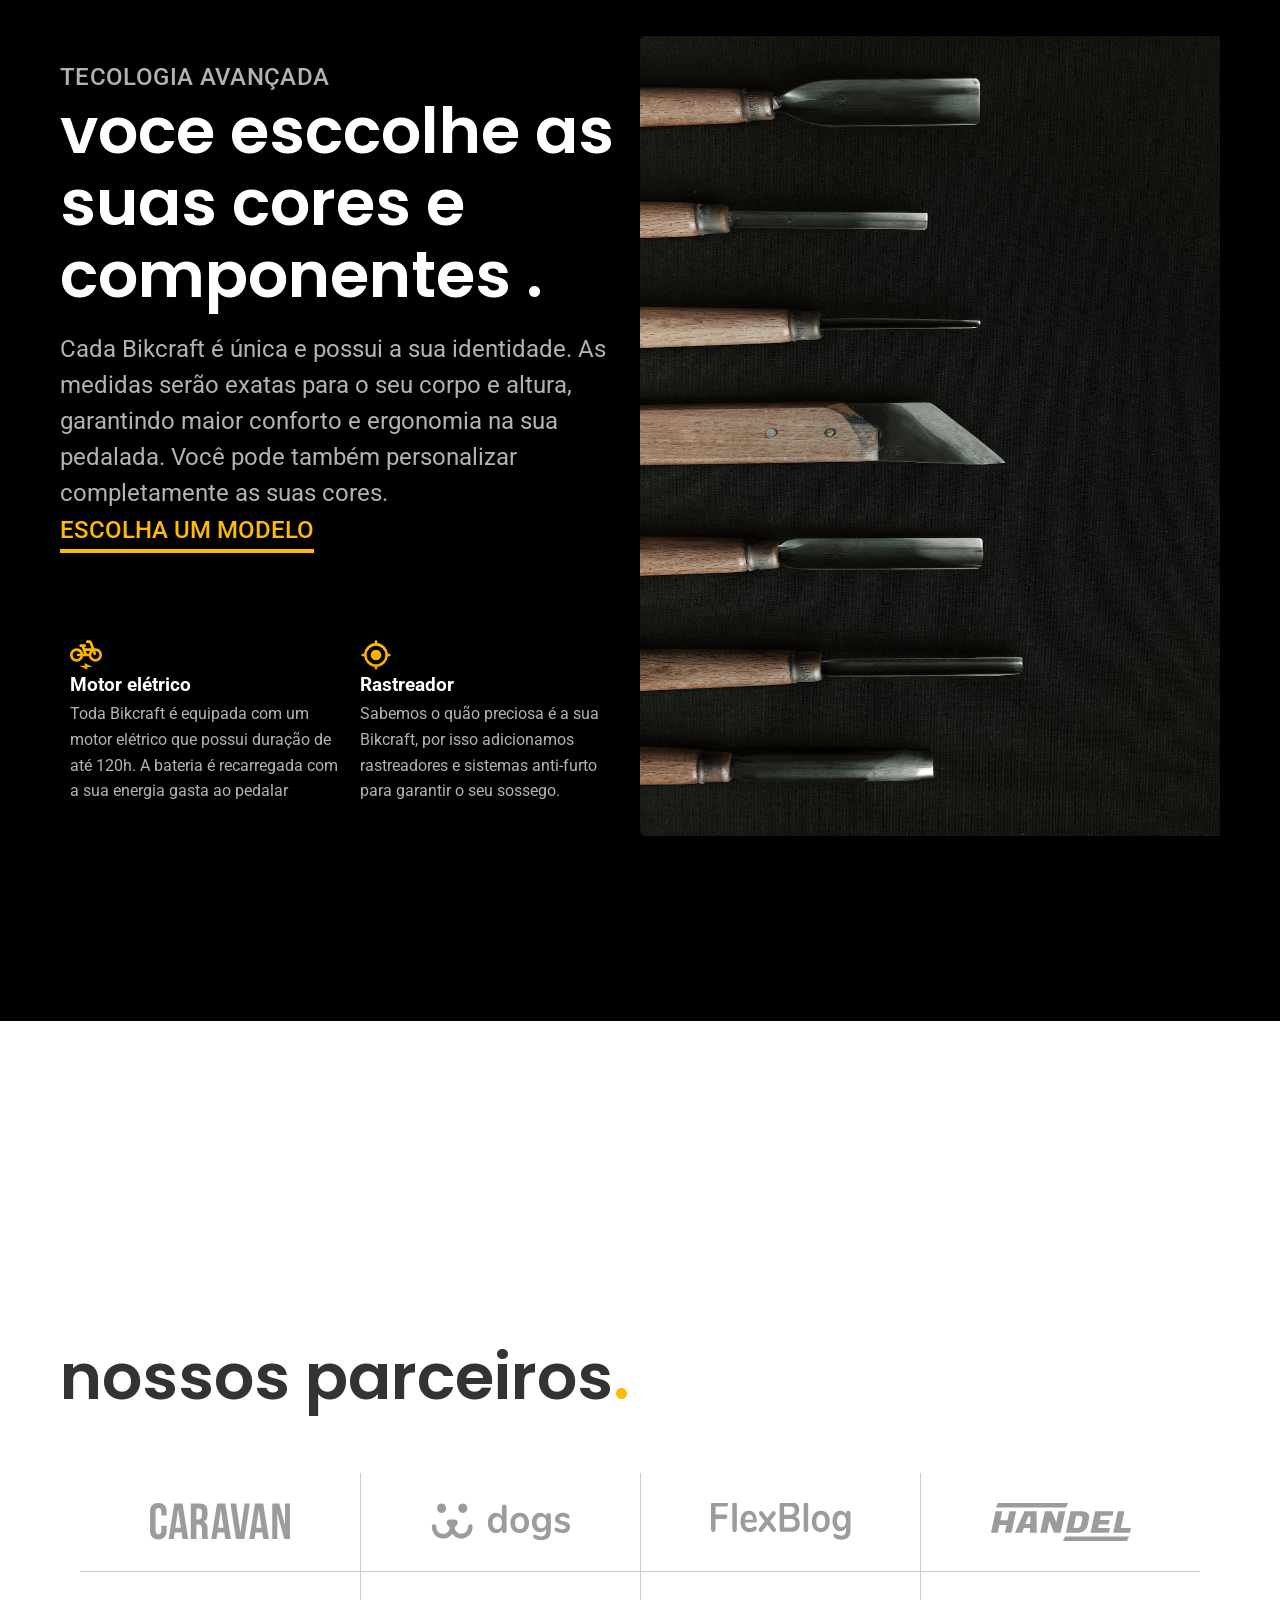
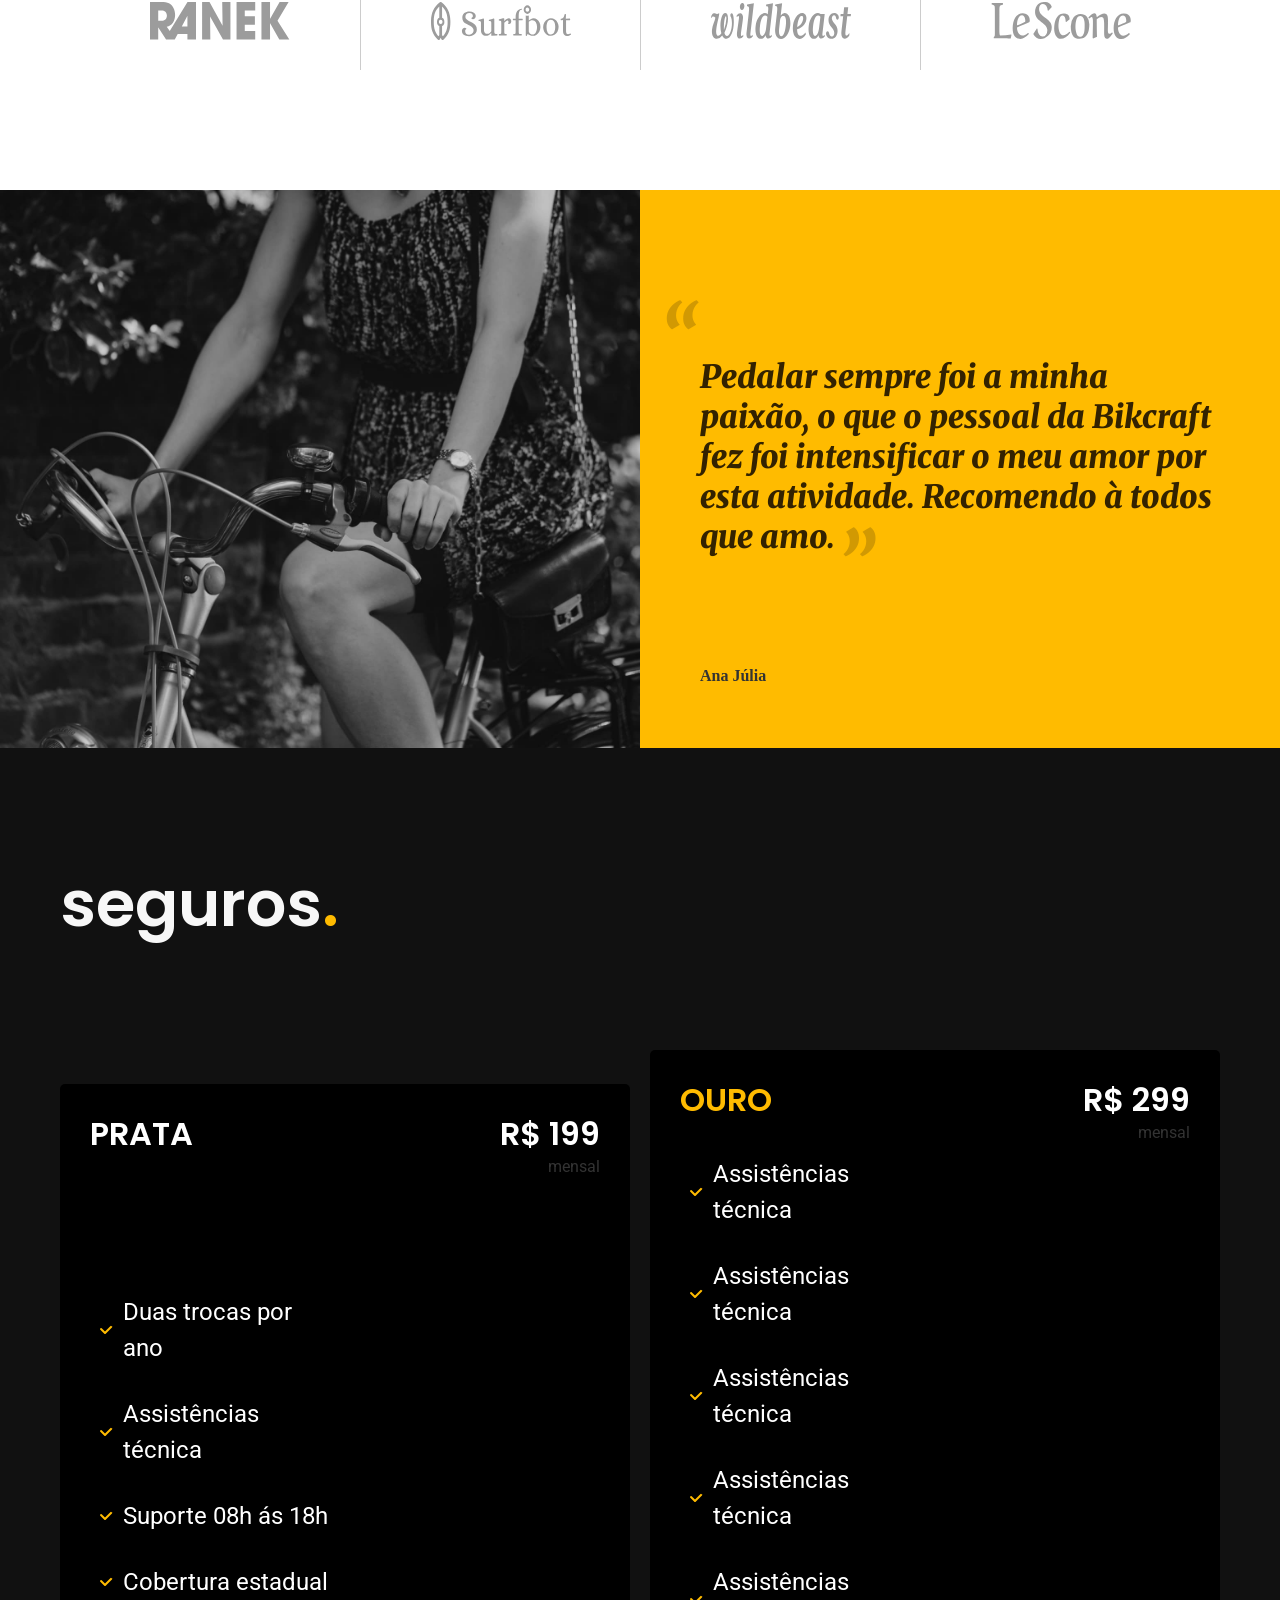
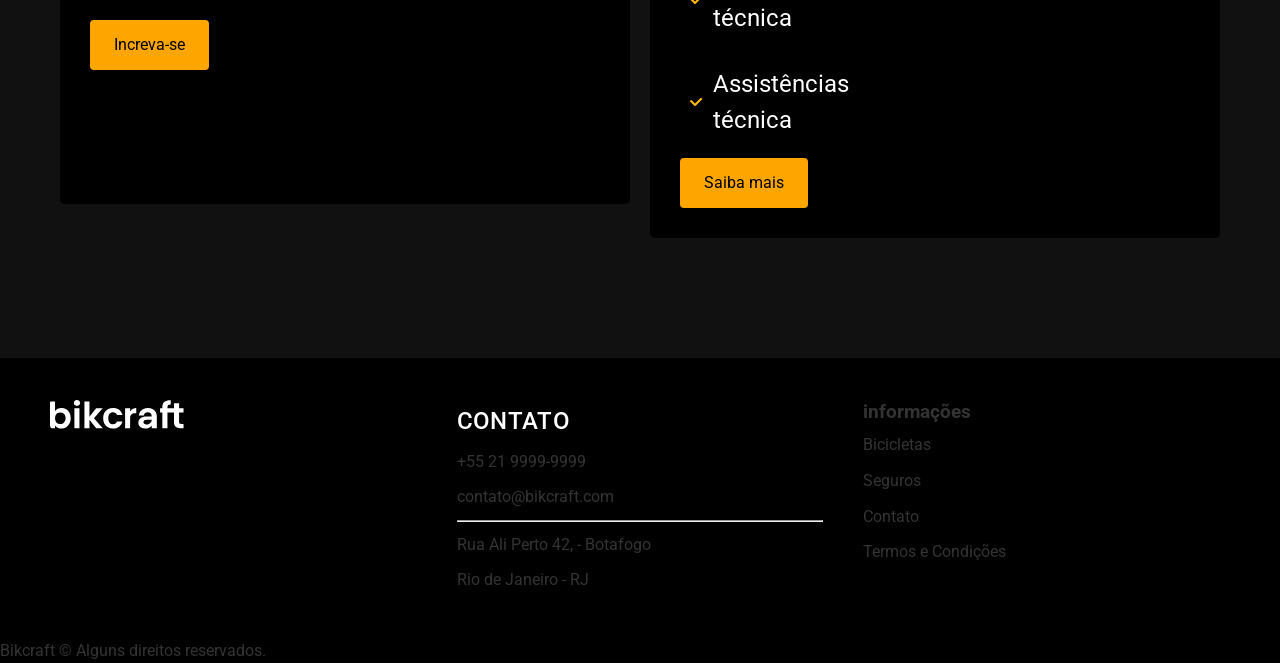
==== commit 0b93da24: "padding corrigidos em home, parceiros corrigdos" ====
--- a/index.html
+++ b/index.html
@@ -5,17 +5,15 @@
     <meta name="viewport" content="width=device-width, initial-scale=1.0">
     <title>Bikcraft - Bicicletas Elétricas</title>
     <link rel="stylesheet" href="style/style.css">
-    <!--Roboto-->
+    <link href="https://fonts.googleapis.com/css2?family=Merriweather:wght@300;400;700;900&display=swap" rel="stylesheet">
+    <!--Fontes-->
     <link rel="preconnect" href="https://fonts.googleapis.com">
     <link rel="preconnect" href="https://fonts.gstatic.com" crossorigin>
-    <link href="https://fonts.googleapis.com/css2?family=Roboto:ital,wght@0,100..900;1,100..900&display=swap" rel="stylesheet">
-    <!--Poppins-->
-    <link rel="preconnect" href="https://fonts.googleapis.com">
-    <link rel="preconnect" href="https://fonts.gstatic.com" crossorigin>
-    <link href="https://fonts.googleapis.com/css2?family=Poppins:ital,wght@0,100..900;1,100..900&display=swap" rel="stylesheet">
+    <link href="https://fonts.googleapis.com/css2?family=Merriweather:ital,opsz,wght@0,18..144,300..900;1,18..144,300..900&family=Poppins:ital,wght@0,100;0,200;0,300;0,400;0,500;0,600;0,700;0,800;0,900;1,100;1,200;1,300;1,400;1,500;1,600;1,700;1,800;1,900&family=Roboto:wdth,wght@75..100,100..900&display=swap" rel="stylesheet">
+
 </head>
 <body id="home">
-    <header class="header-bg">
+    <header class="header-bg" aria-label="Cabeçalho">
         <div class="header container">
             <a class="header-logo" href="./">
                 <img src="img/bikcraft.svg" alt="">
@@ -26,10 +24,10 @@
                         <a href="bicicletas.html">Bicicletas</a>
                     </li>
                     <li>
-                        <a href="">Seguros</a>
+                        <a href="seguros.html">Seguros</a>
                     </li>
                     <li >
-                        <a href="">Contato</a>
+                        <a href="contatos.html">Contato</a>
                     </li>
                 </ul>
             </nav>
@@ -58,14 +56,18 @@
     <article class="bibicleta-lista">
         <h2 class="font-1-xxl container">escolha a sua<span class="cor-p1">.</span></h2>
         <ul class="bicicleta-menu font-1-xl">
-            <li class="biblcieta-menu-item">
-                <a href="">
-                    <img class="bicicleta-menu-imagem" src="img/bicicletas/nimbus.jpg" alt="">
-                </a>
-                 <div class="bicicleta-menu-texto">
-                    <h3 class="font-1-xl">Nimbus Stark</h3>
-                    <span class="font-2-m cor-8">R$ 2049</span>
-                </div>
+            <li>
+                <a class="biblcieta-menu-item">
+                
+                    
+                        <img class="bicicleta-menu-imagem" src="img/bicicletas/nimbus.jpg" alt="">
+                    
+                    <div class="bicicleta-menu-texto">
+                        <h3 class="font-1-xl">Nimbus Stark</h3>
+                        <span class="font-2-m cor-8">R$ 2049</span>
+                    </div>
+                
+                </a>
             </li>
             <li class="biblcieta-menu-item">
                 <a href="">
@@ -119,59 +121,57 @@
         </div>
     </article>
 
-    <article class="parceiros">
-        <h2 class="parceiros-titulo font-1-xxl">nossos parceiros<span class="cor-p1">.</span></h2>
-        <ul class="parceiros-lista">
-            <li class="parceiros-item">
+    <section class="parceiros container" aria-label="Nossos parceiros">
+        <h2 class="font-1-xxl">nossos parceiros<span class="cor-p1">.</span></h2>
+        <ul>
+            <li>
                 <a href="">
                     <img src="img/parceiros/caravan.svg" alt="" width="140" height="38">
                 </a>
             </li>
-            <li class="parceiros-item">
+            <li>
                 <a href="">
                     <img src="img/parceiros/dogs.svg" alt="" width="140" height="38">
                 </a>
             </li>
-            <li class="parceiros-item">
+            <li>
                 <a href="">
                     <img src="img/parceiros/flexblog.svg" alt="" width="140" height="38">
                 </a>
             </li>
-             <li class="parceiros-item">
+             <li>
                 <a href="">
                     <img src="img/parceiros/handel.svg" alt="" width="140" height="38">
                 </a>
             </li>
-             <li class="parceiros-item">
+             <li>
                 <a href="">
                     <img src="img/parceiros/ranek.svg" alt="" width="140" height="38">
                 </a>
             </li>
-             <li class="parceiros-item">
+             <li>
                 <a href="">
                     <img src="img/parceiros/surfbot.svg" alt="" width="140" height="38">
                 </a>
             </li>
-             <li class="parceiros-item">
+             <li>
                 <a href="">
                     <img src="img/parceiros/wildbeast.svg" alt="" width="140" height="38">
                 </a>
             </li>
-             <li class="parceiros-item">
+             <li>
                 <a href="">
                     <img src="img/parceiros/lescone.svg" alt="" width="140" height="38">
                 </a>
             </li>
         </ul>
-    </article>
+    </section>
 
     <article class="depoimentos">
-        <picture>
-            <img src="img/fotos/depoimento.jpg" alt="">
-        </picture>
+        <img src="img/fotos/depoimento.jpg" alt="Pessoa pedalando uma bicicleta em um parque" width="640" height="800">
         <div class="depoimento-conteudo">
             <blockquote class="font-1-xl cor-p5">
-                "Pedalar sempre foi a minha paixão, o que o pessoal da Bikcraft fez foi intensificar o meu amor por esta atividade. Recomendo à todos que amo."
+                <p>Pedalar sempre foi a minha paixão, o que o pessoal da Bikcraft fez foi intensificar o meu amor por esta atividade. Recomendo à todos que amo.</p>
             </blockquote>
             <span>Ana Júlia</span>
         </div>
@@ -253,16 +253,15 @@
     <footer class="footer-bg">
         <div class="footer container">
             <img class="footer-logo" src="img/bikcraft.svg" alt="">
-            <ul>
-                <h3>Contato</h3>
-                <ul>
+                
+                <ul>
+                    <li><h3 class="font-2-l-b cor-0">Contato</h3></li>
                     <li>+55 21 9999-9999</li>
                     <li>contato@bikcraft.com</li>
                     <li><hr></li>
                     <li>Rua Ali Perto 42, - Botafogo</li>
                     <li>Rio de Janeiro - RJ</li>
                 </ul>
-            </ul>
 
              <ul>
                 <h3>informações</h3>
--- a/style/style.css
+++ b/style/style.css
@@ -13,4 +13,6 @@
 @import "home/seguros.css";
 @import "home/footer.css";
 /*Bicicleta lista*/
-@import "bicicletas/bicicleta-lista.css";+@import "bicicletas/bicicleta-lista.css";
+/*Nosso contato*/
+@import "contato/nosso-contato.css";
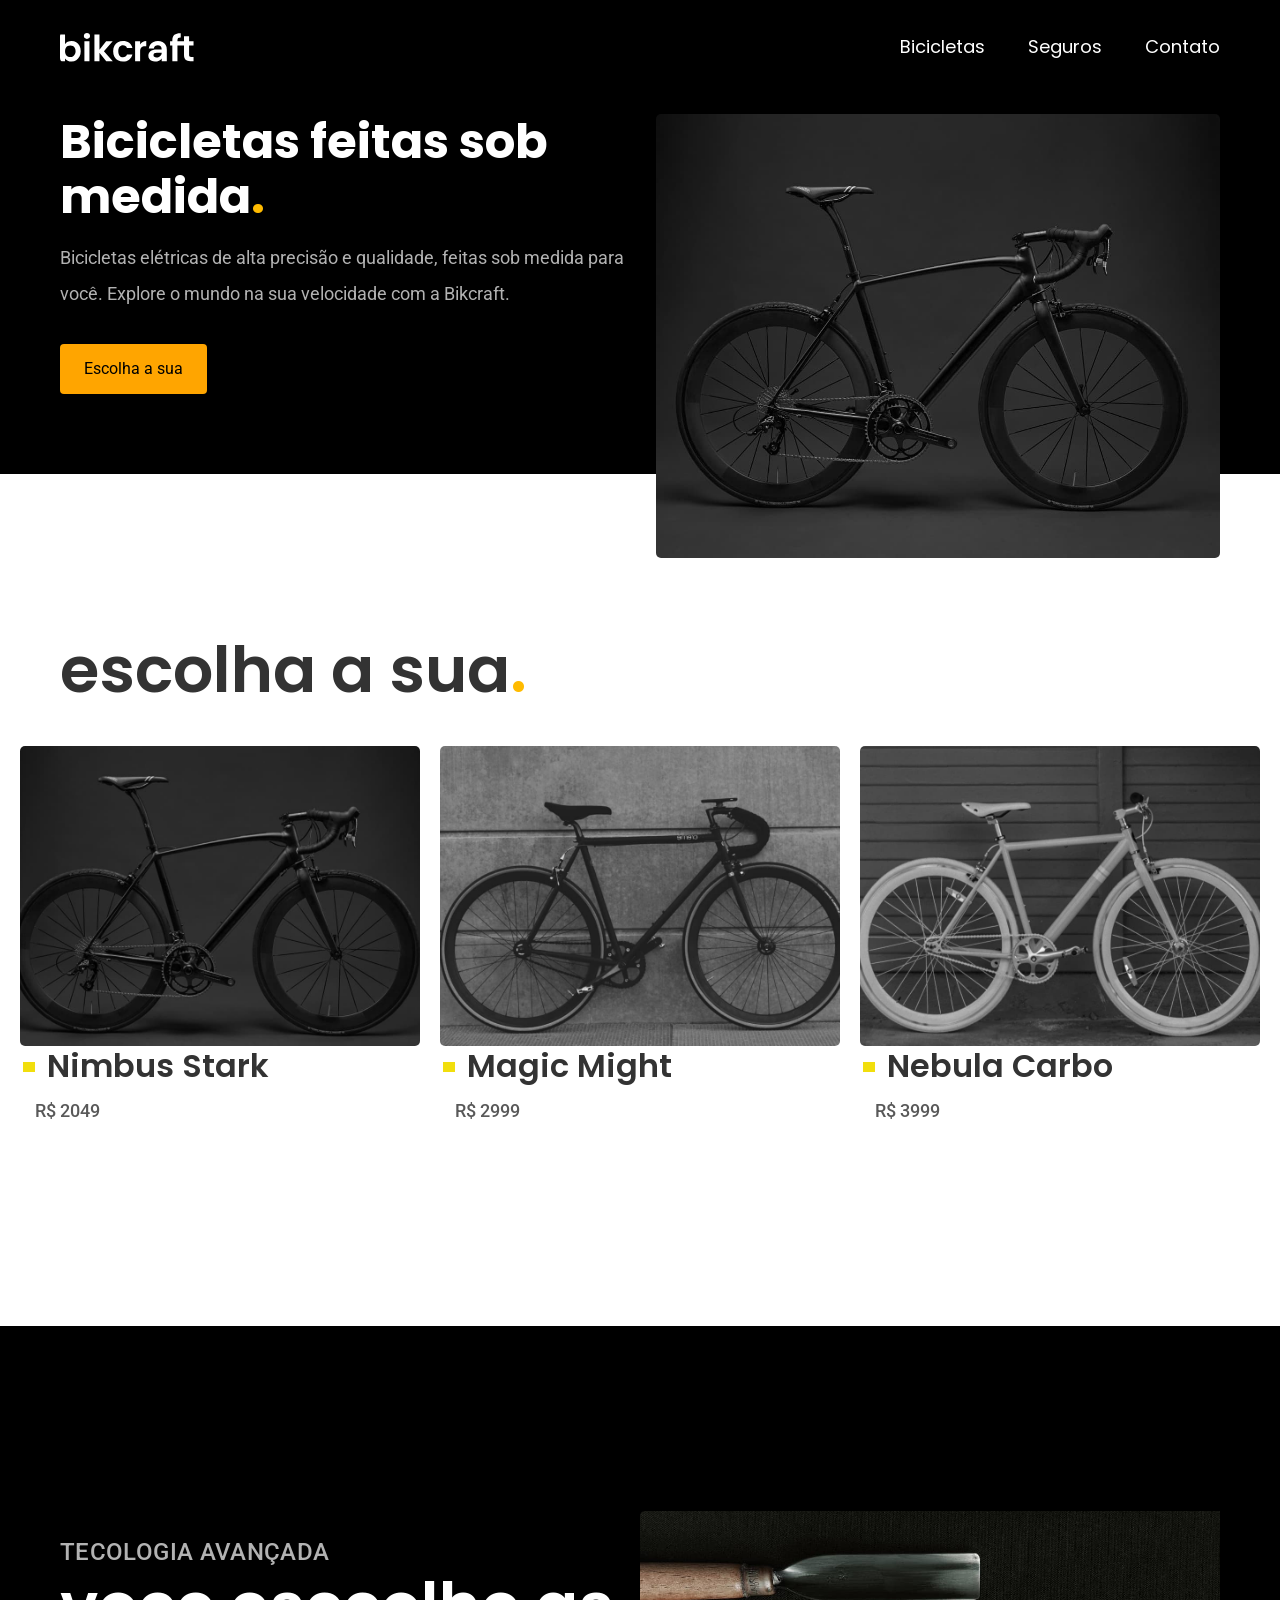
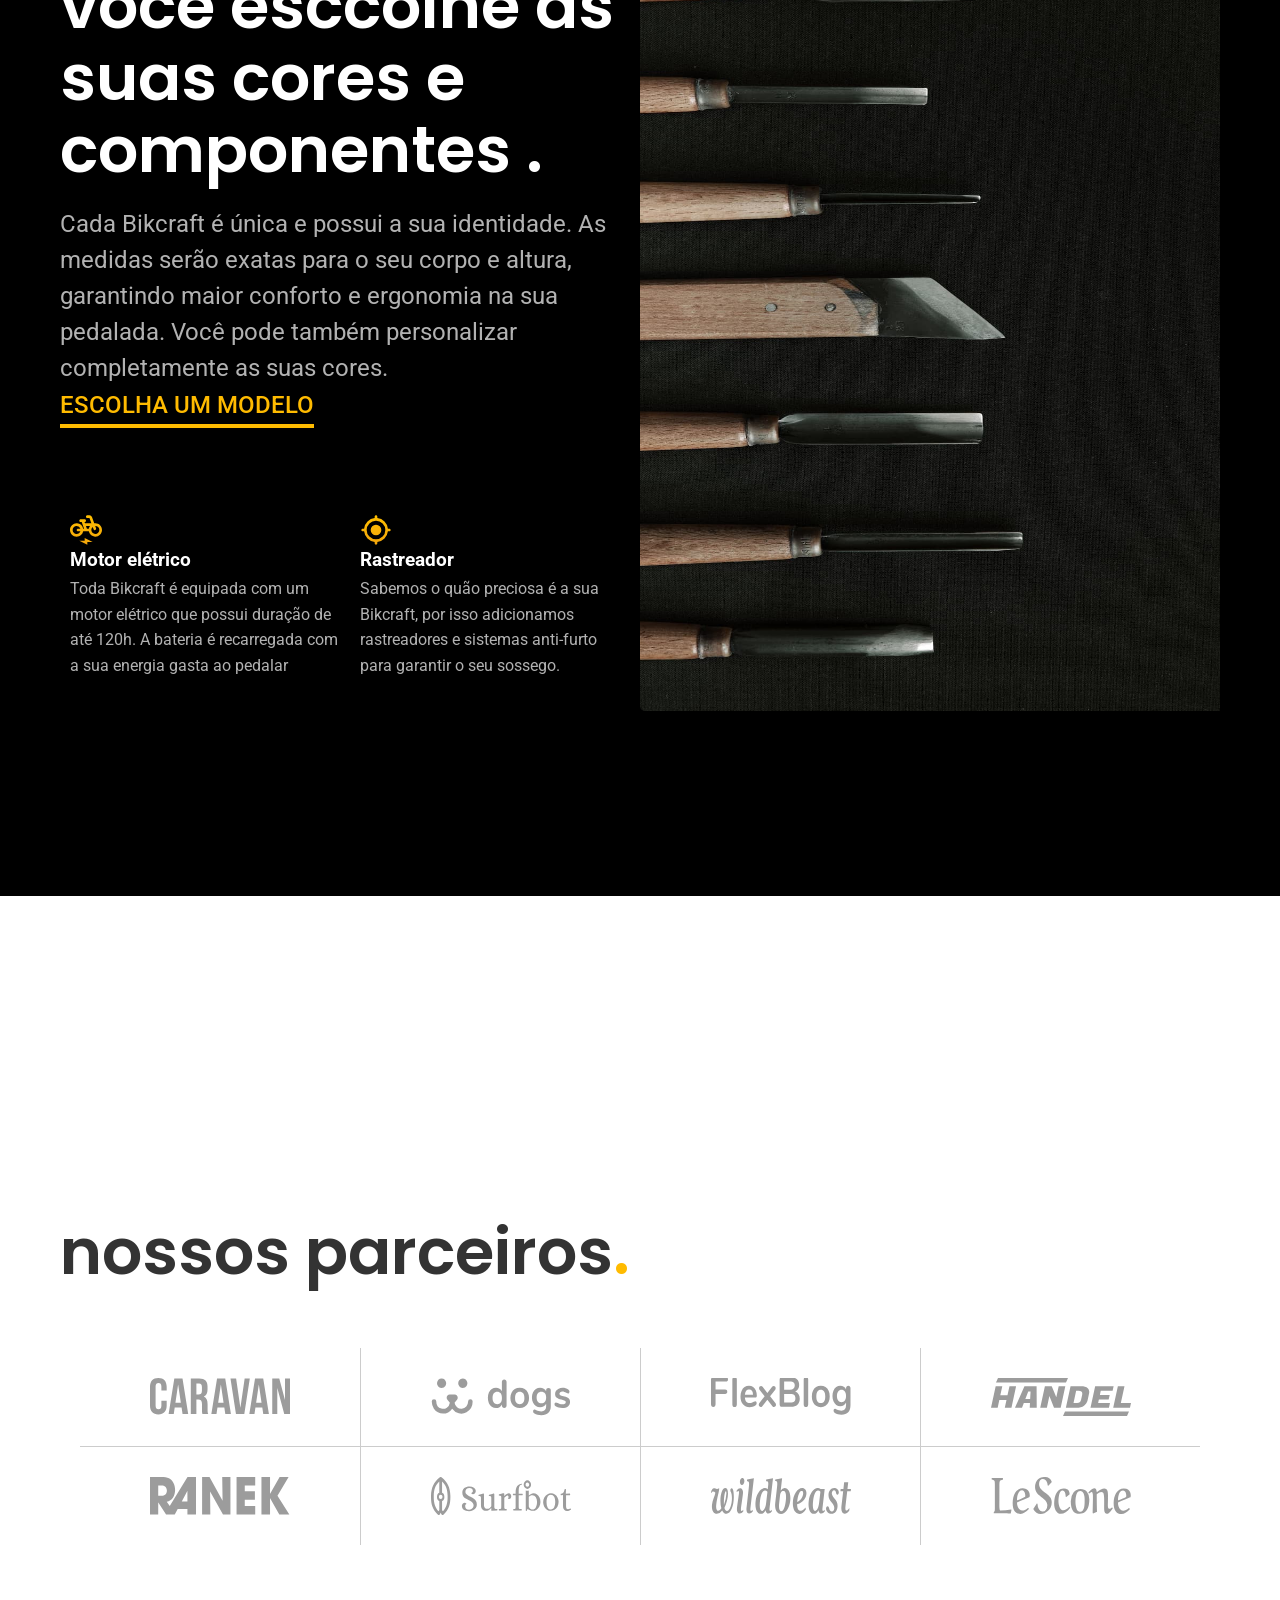
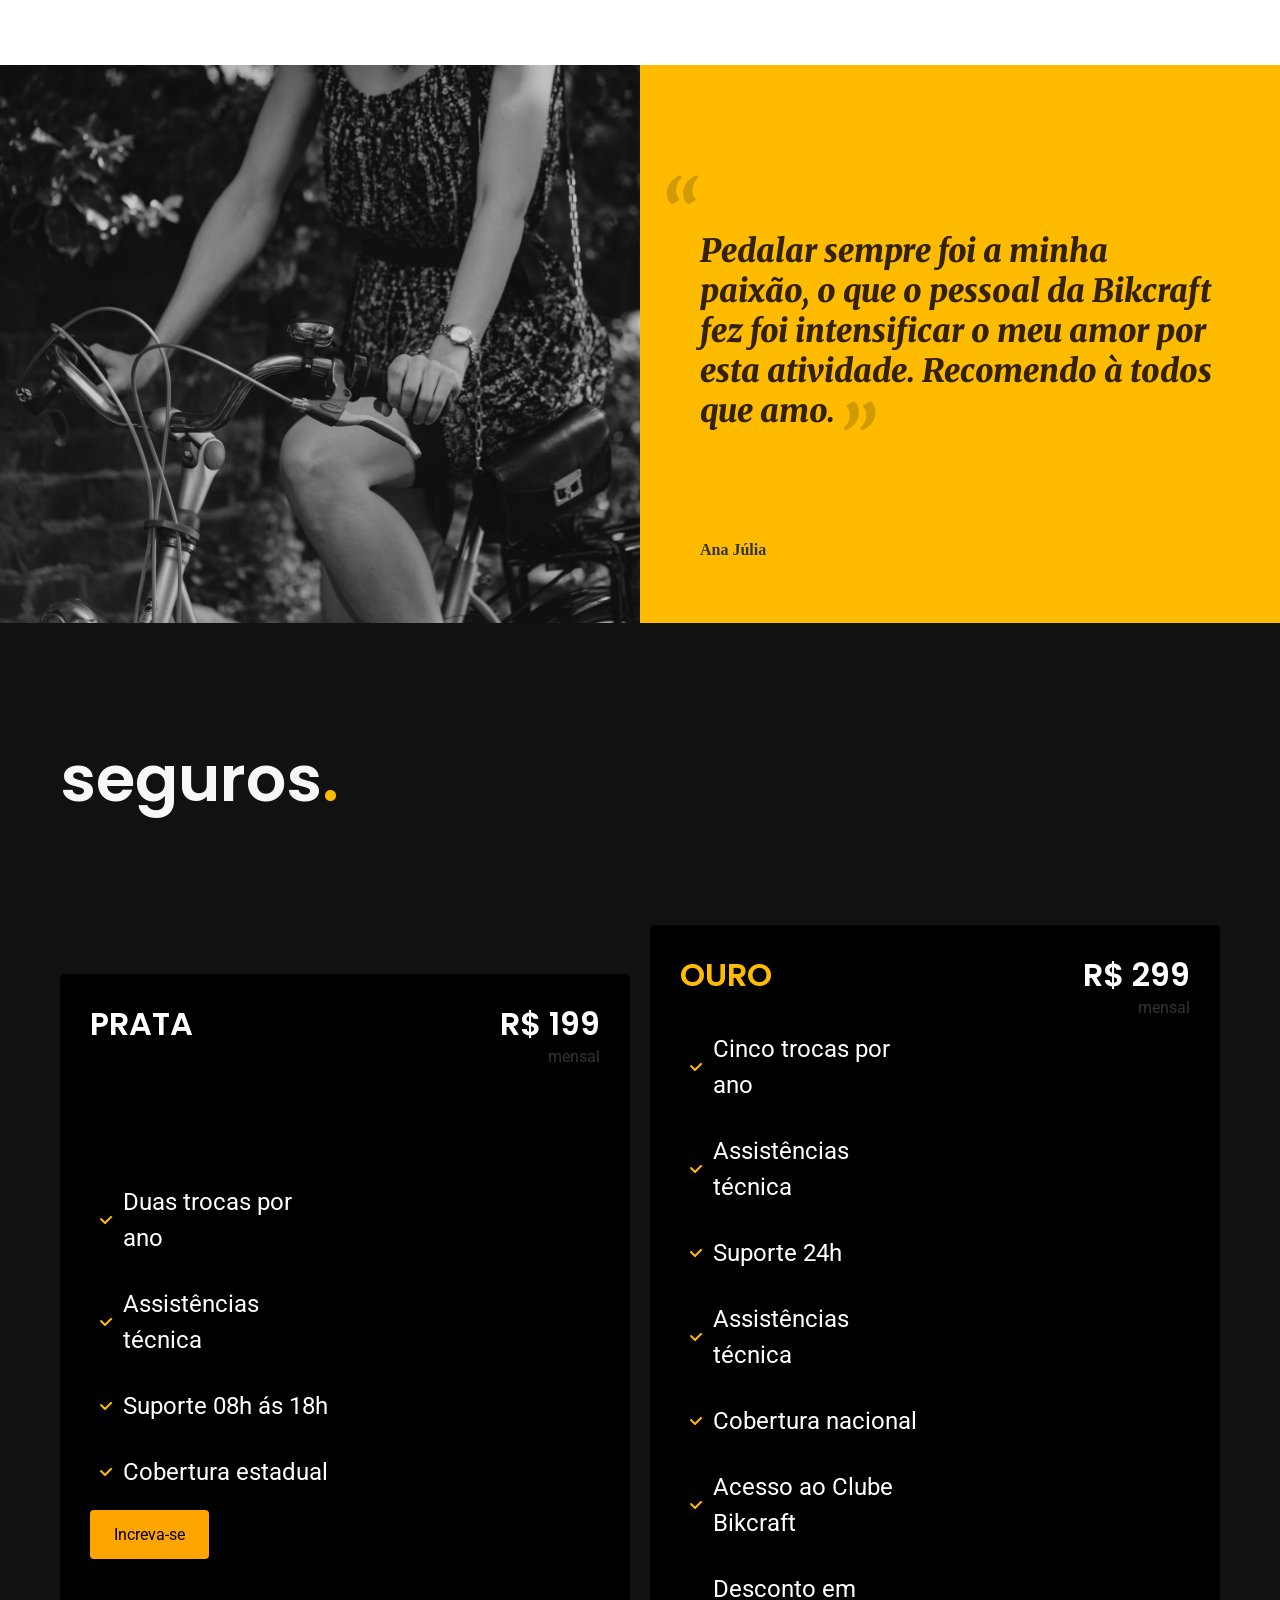
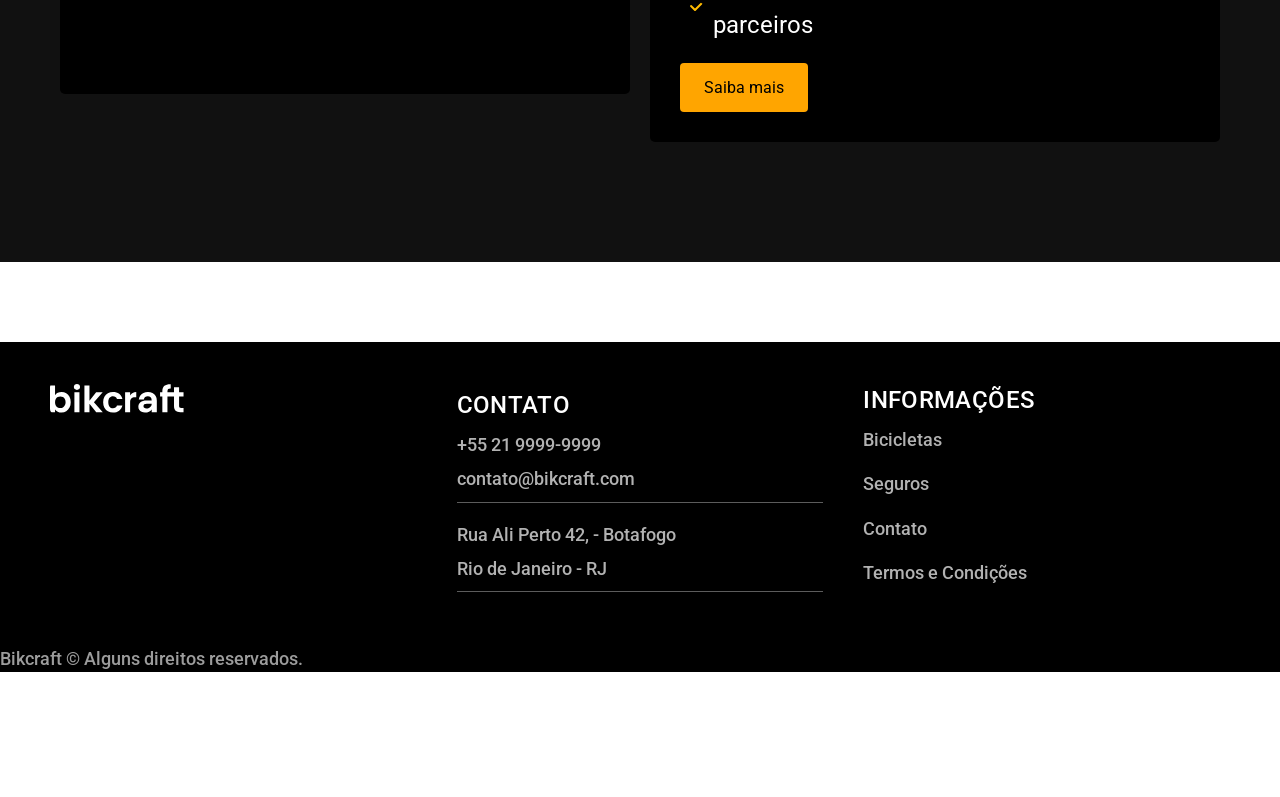
==== commit 801d1d5e: "footer finalizado e paginas termos" ====
--- a/index.html
+++ b/index.html
@@ -219,27 +219,31 @@
                 <ul>
                      <li class="seguros-items font-2-l cor-0">
                         <img src="img/icones/lista.svg" alt="">
+                        <p>Cinco trocas por ano</p>
+                    </li>
+                     <li class="seguros-items font-2-l cor-0">
+                        <img src="img/icones/lista.svg" alt="">
                         <p>Assistências técnica</p>
                     </li>
                      <li class="seguros-items font-2-l cor-0">
                         <img src="img/icones/lista.svg" alt="">
+                        <p>Suporte 24h</p>
+                    </li>
+                     <li class="seguros-items font-2-l cor-0">
+                        <img src="img/icones/lista.svg" alt="">
                         <p>Assistências técnica</p>
                     </li>
                      <li class="seguros-items font-2-l cor-0">
                         <img src="img/icones/lista.svg" alt="">
-                        <p>Assistências técnica</p>
-                    </li>
-                     <li class="seguros-items font-2-l cor-0">
-                        <img src="img/icones/lista.svg" alt="">
-                        <p>Assistências técnica</p>
-                    </li>
-                     <li class="seguros-items font-2-l cor-0">
-                        <img src="img/icones/lista.svg" alt="">
-                        <p>Assistências técnica</p>
-                    </li>
-                     <li class="seguros-items font-2-l cor-0">
-                        <img src="img/icones/lista.svg" alt="">
-                        <p>Assistências técnica</p>
+                        <p>Cobertura nacional</p>
+                    </li>
+                     <li class="seguros-items font-2-l cor-0">
+                        <img src="img/icones/lista.svg" alt="">
+                        <p>Acesso ao Clube Bikcraft</p>
+                    </li>
+                     <li class="seguros-items font-2-l cor-0">
+                        <img src="img/icones/lista.svg" alt="">
+                        <p>Desconto em parceiros</p>
                     </li>
                     <li>
                         <a href="" class="butão">Saiba mais</a>
@@ -254,26 +258,27 @@
         <div class="footer container">
             <img class="footer-logo" src="img/bikcraft.svg" alt="">
                 
-                <ul>
+                <ul class="footer-contato">
                     <li><h3 class="font-2-l-b cor-0">Contato</h3></li>
-                    <li>+55 21 9999-9999</li>
-                    <li>contato@bikcraft.com</li>
-                    <li><hr></li>
-                    <li>Rua Ali Perto 42, - Botafogo</li>
-                    <li>Rio de Janeiro - RJ</li>
-                </ul>
-
-             <ul>
-                <h3>informações</h3>
-                <ul>
-                    <li>Bicicletas</li>
-                    <li>Seguros</li>
-                    <li>Contato</li>
-                    <li>Termos e Condições</li>
+                    <ul>
+                        <li class="font-2-m cor-5">+55 21 9999-9999</li>
+                        <li class="font-2-m cor-5">contato@bikcraft.com</li>
+                        <li class="font-2-m cor-5">Rua Ali Perto 42, - Botafogo</li>
+                        <li class="font-2-m cor-5">Rio de Janeiro - RJ</li>
+                    </ul>
+                </ul>
+
+             <ul class="footer-informações">
+                <h3 class="font-2-l-b cor-0">informações</h3>
+                <ul class="font-2-m cor-5">
+                    <li><a href="bikcraft.html">Bicicletas</a></li>
+                    <li><a href="seguros.html">Seguros</a></li>
+                    <li><a href="contato.html">Contato</a></li>
+                    <li><a href="termos.html">Termos e Condições</a></li>
                 </ul>
             </ul>
         </div>
-        <p>
+        <p class="font-2-m cor-6 ">
             Bikcraft © Alguns direitos reservados.
         </p>
     </footer>
--- a/style/style.css
+++ b/style/style.css
@@ -3,6 +3,7 @@
 @import "utilitarios/funcionais.css";
 @import "utilitarios/tipografia.css";
 @import "utilitarios/cores.css";
+
 /*Home*/
 @import "home/header.css";
 @import "home/introducao.css";
@@ -14,5 +15,9 @@
 @import "home/footer.css";
 /*Bicicleta lista*/
 @import "bicicletas/bicicleta-lista.css";
+
 /*Nosso contato*/
-@import "contato/nosso-contato.css";+@import "contato/nosso-contato.css";
+
+/*Termos*/
+@import "termos/termos.css";
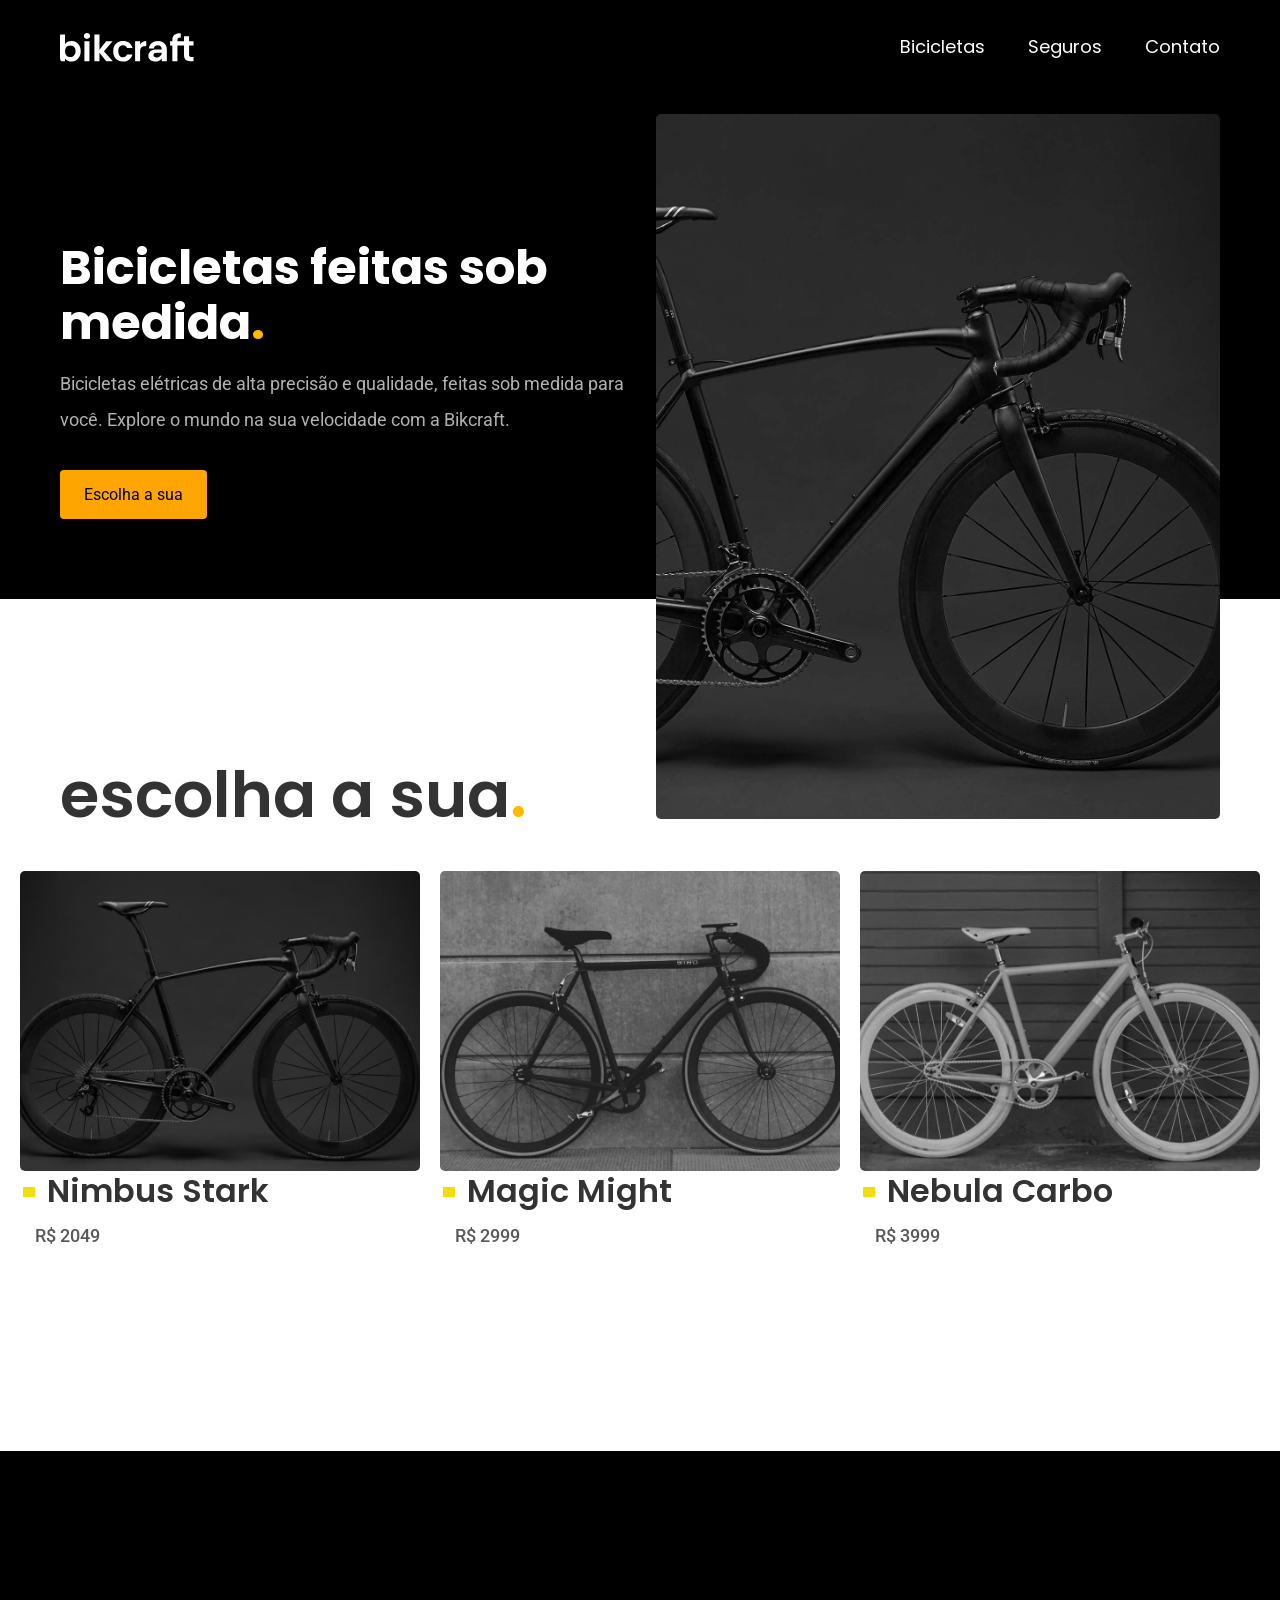
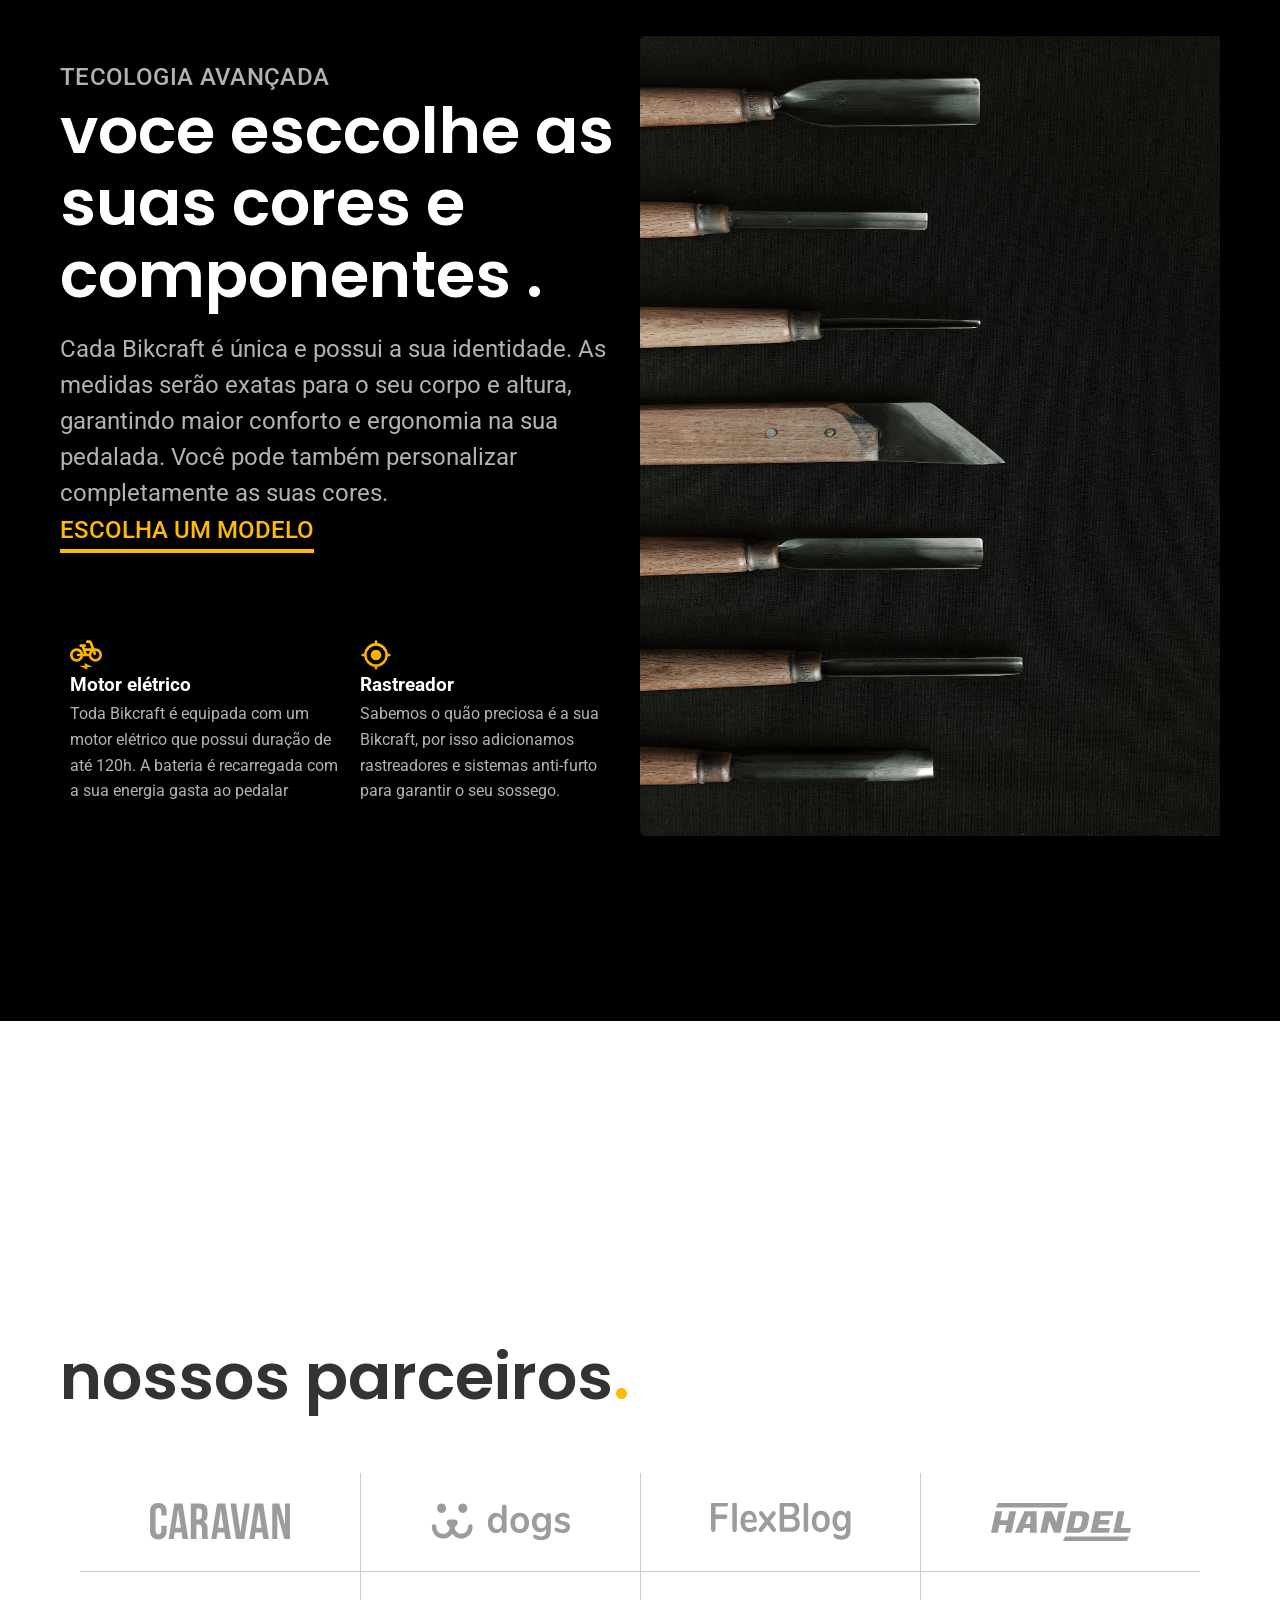
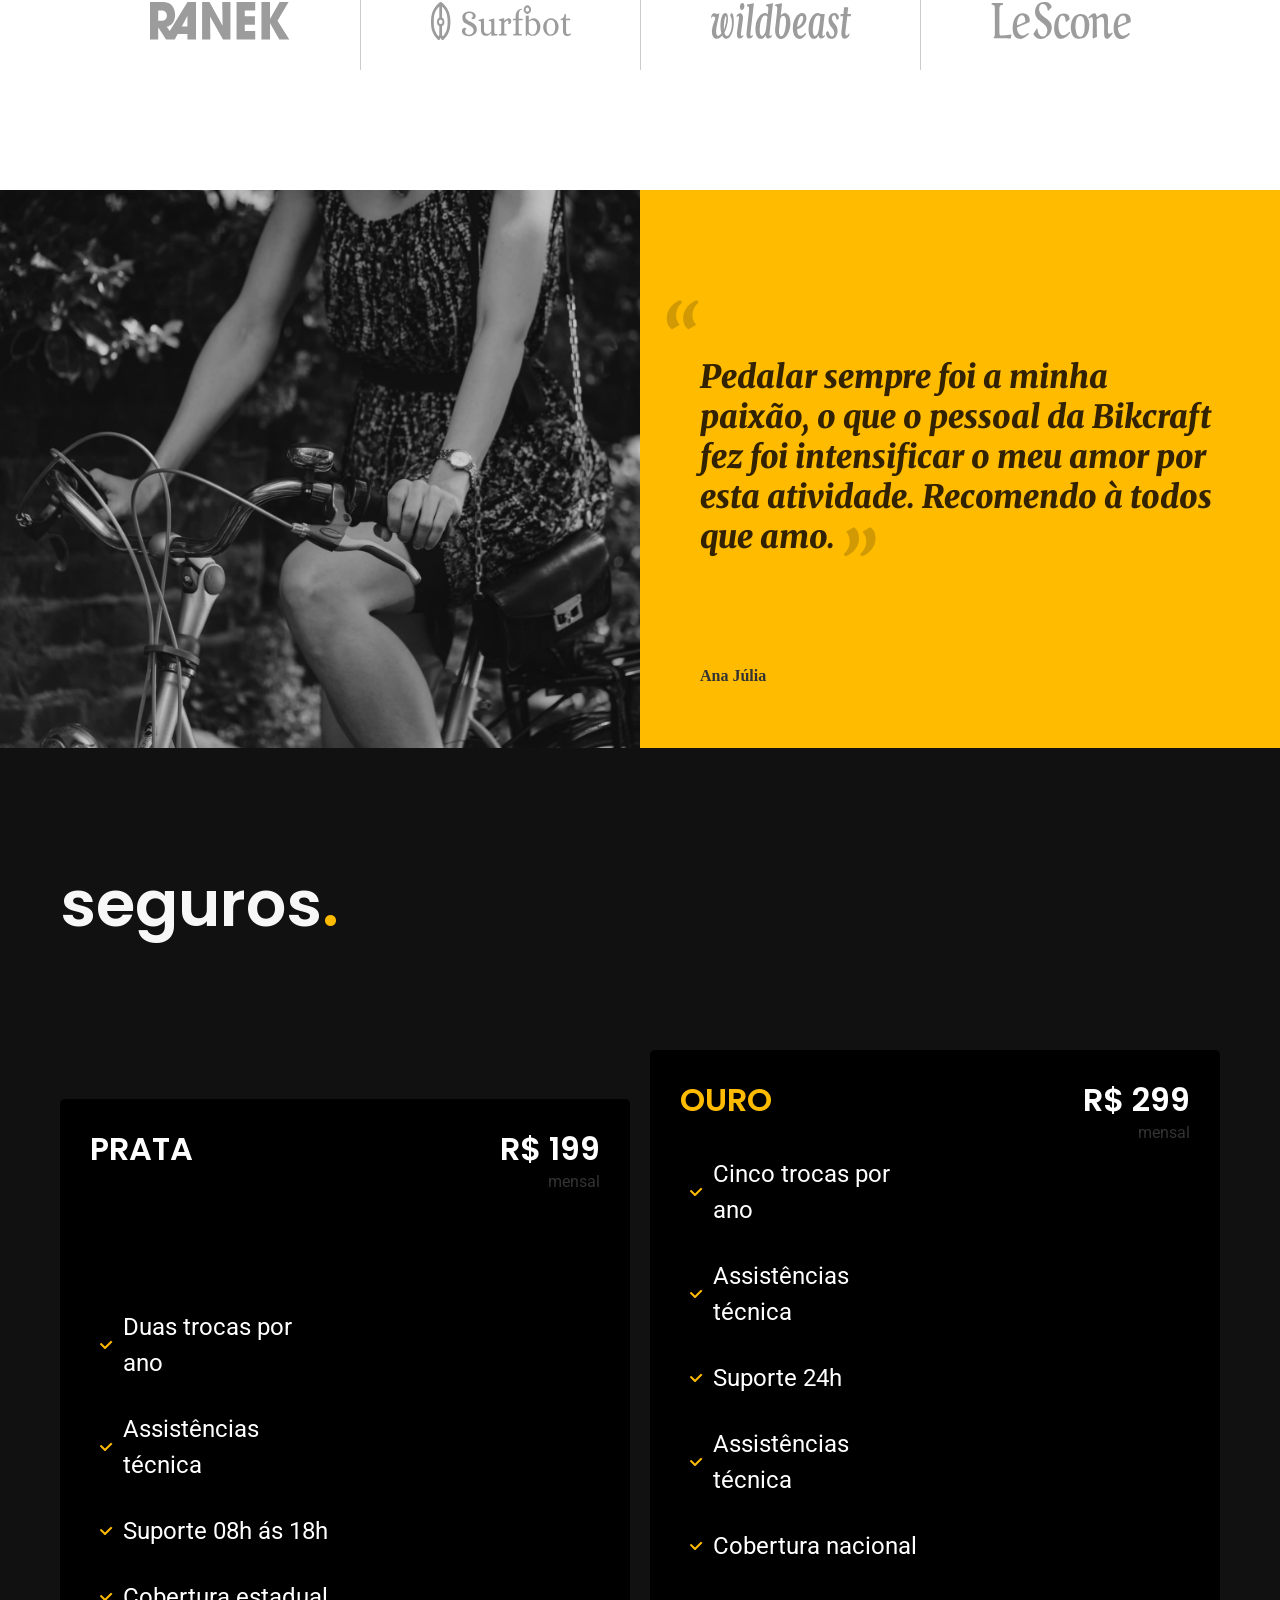
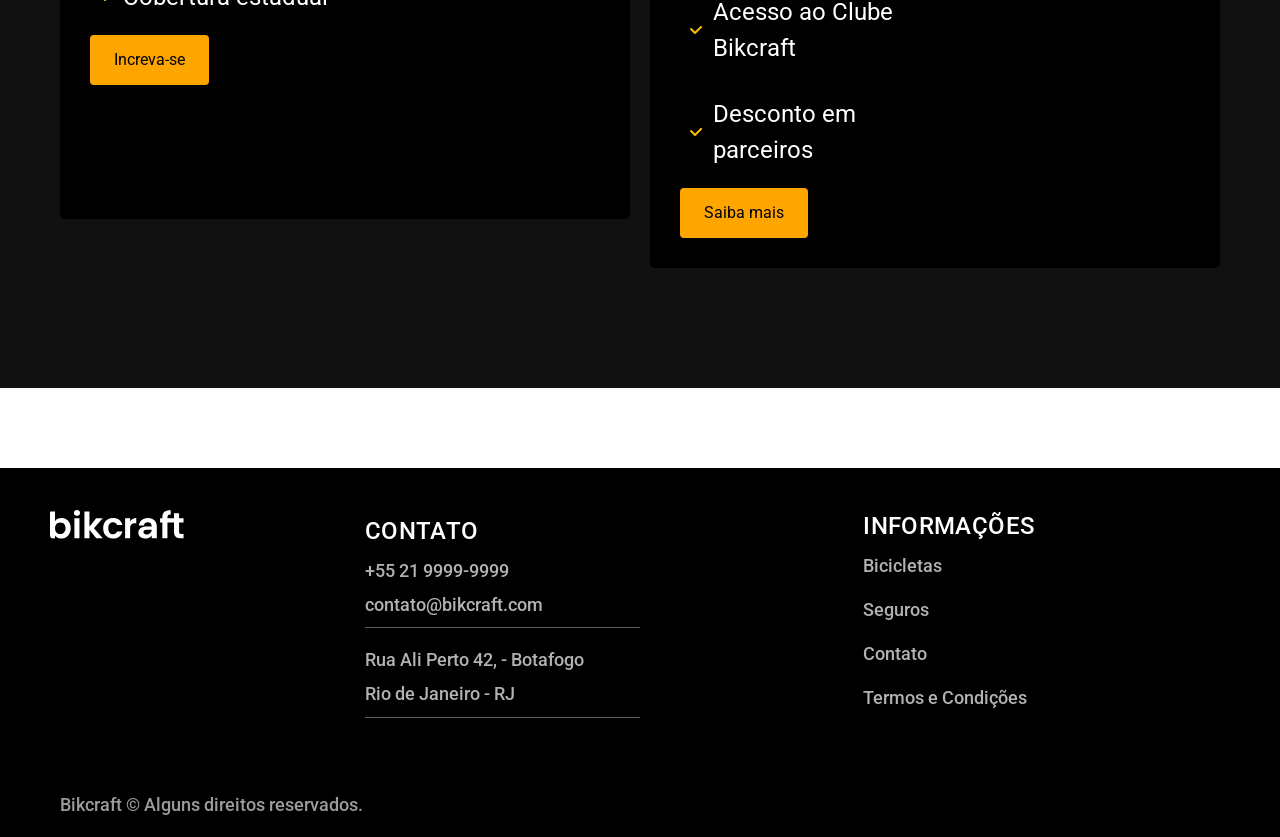
==== commit cfa95c56: "Bicicleta lista feito" ====
--- a/index.html
+++ b/index.html
@@ -278,7 +278,7 @@
                 </ul>
             </ul>
         </div>
-        <p class="font-2-m cor-6 ">
+        <p class="font-2-m cor-6 container">
             Bikcraft © Alguns direitos reservados.
         </p>
     </footer>
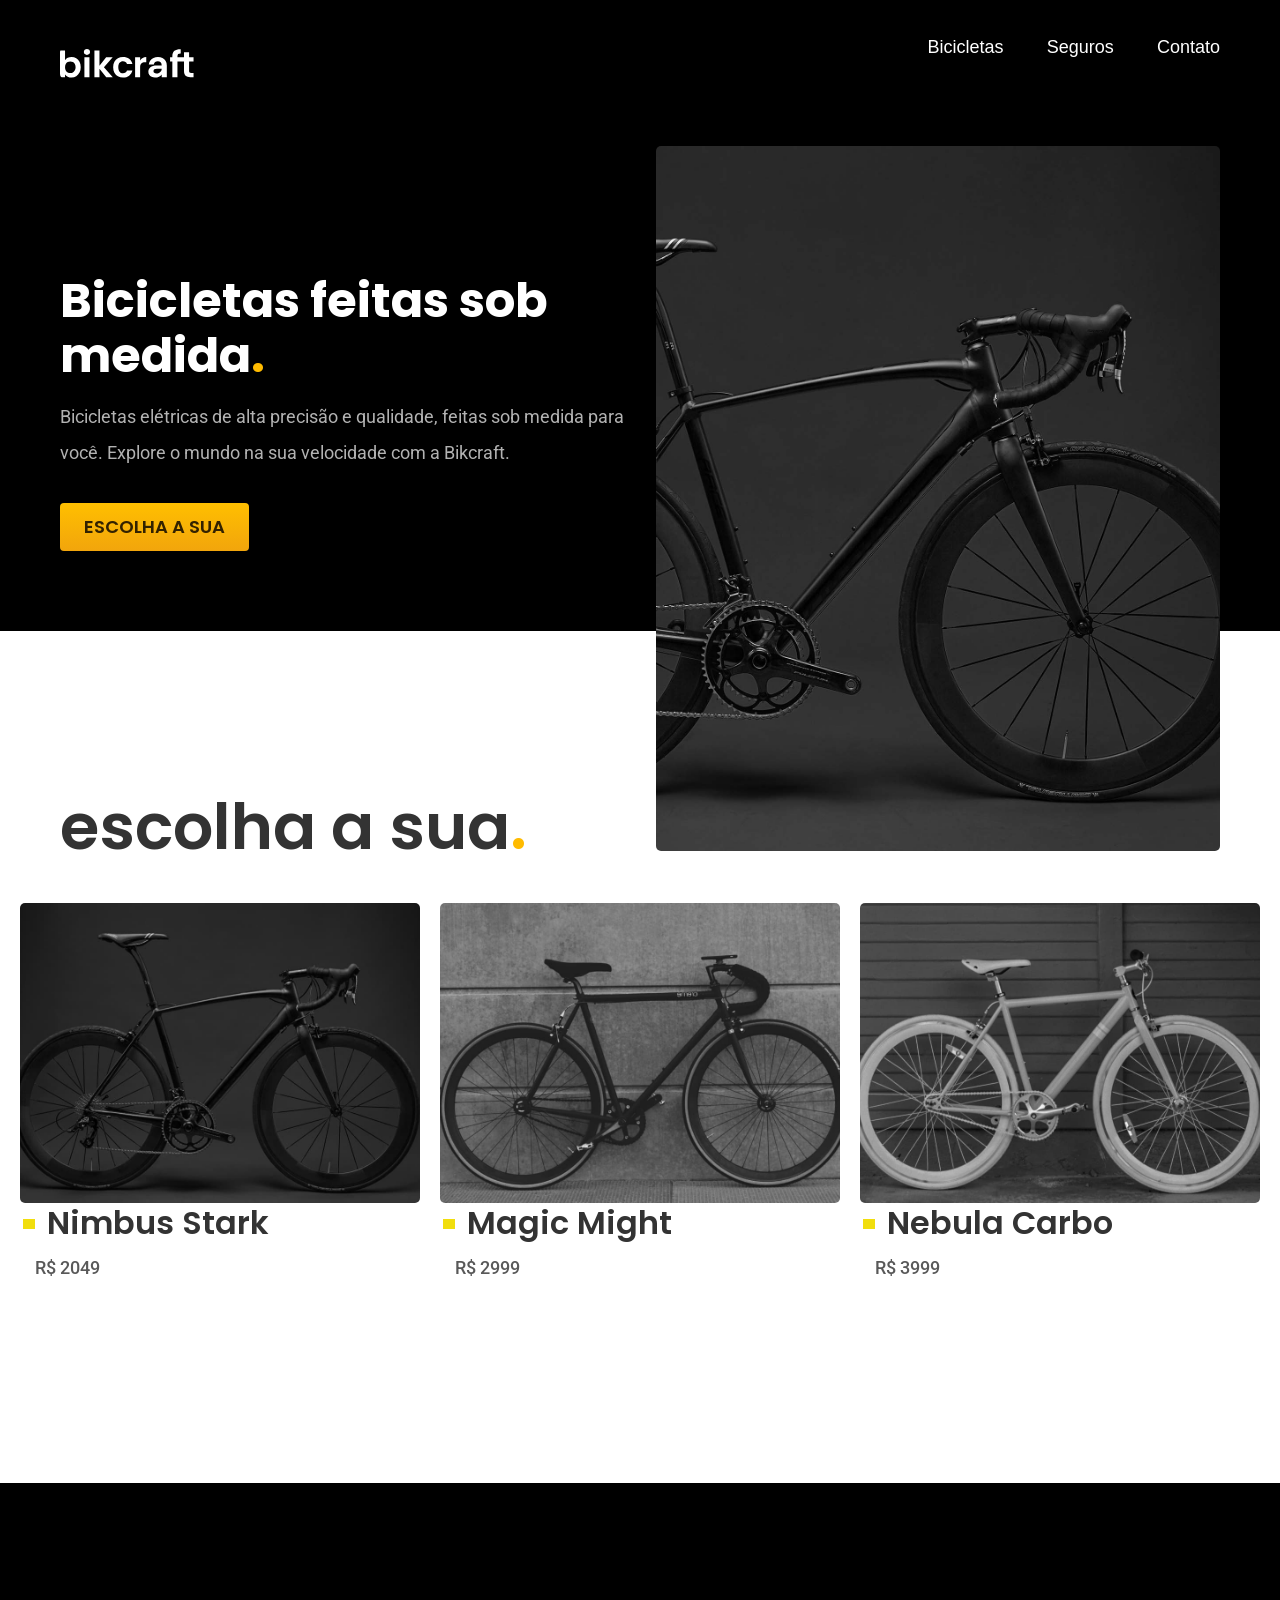
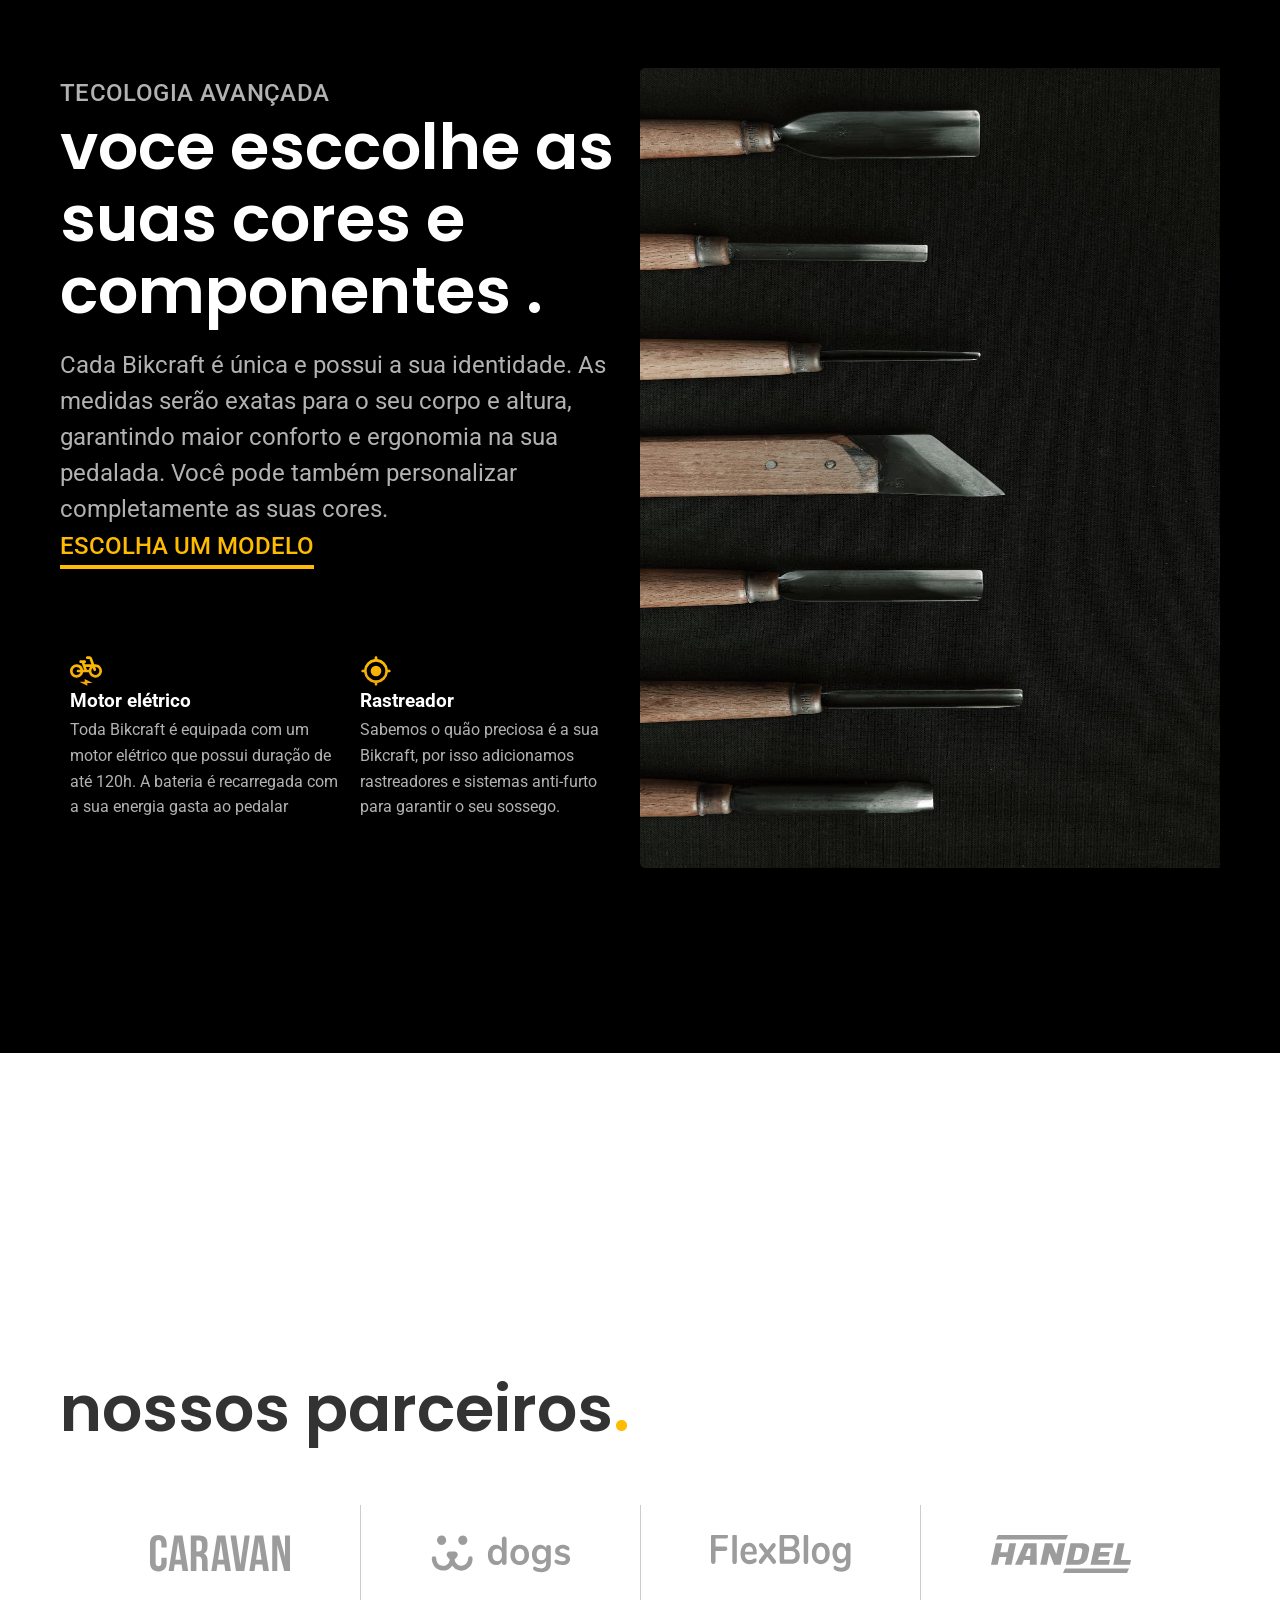
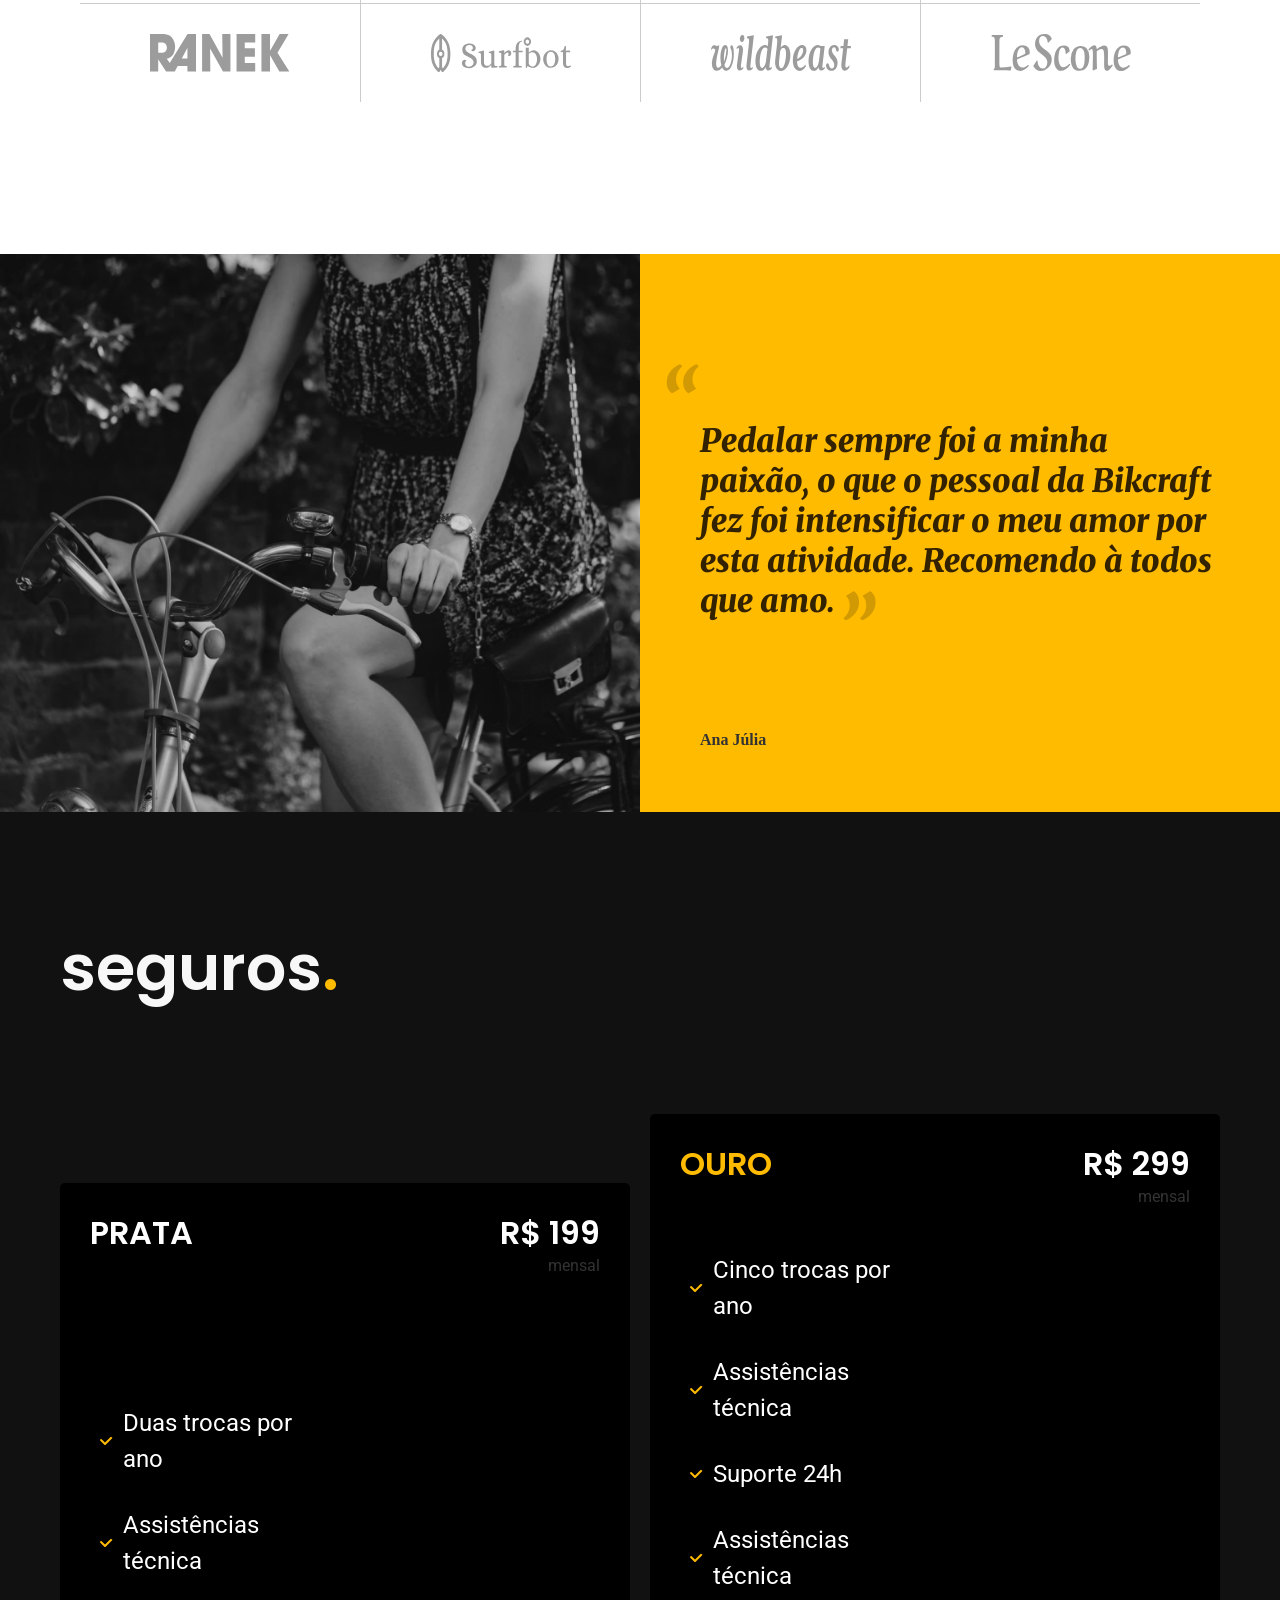
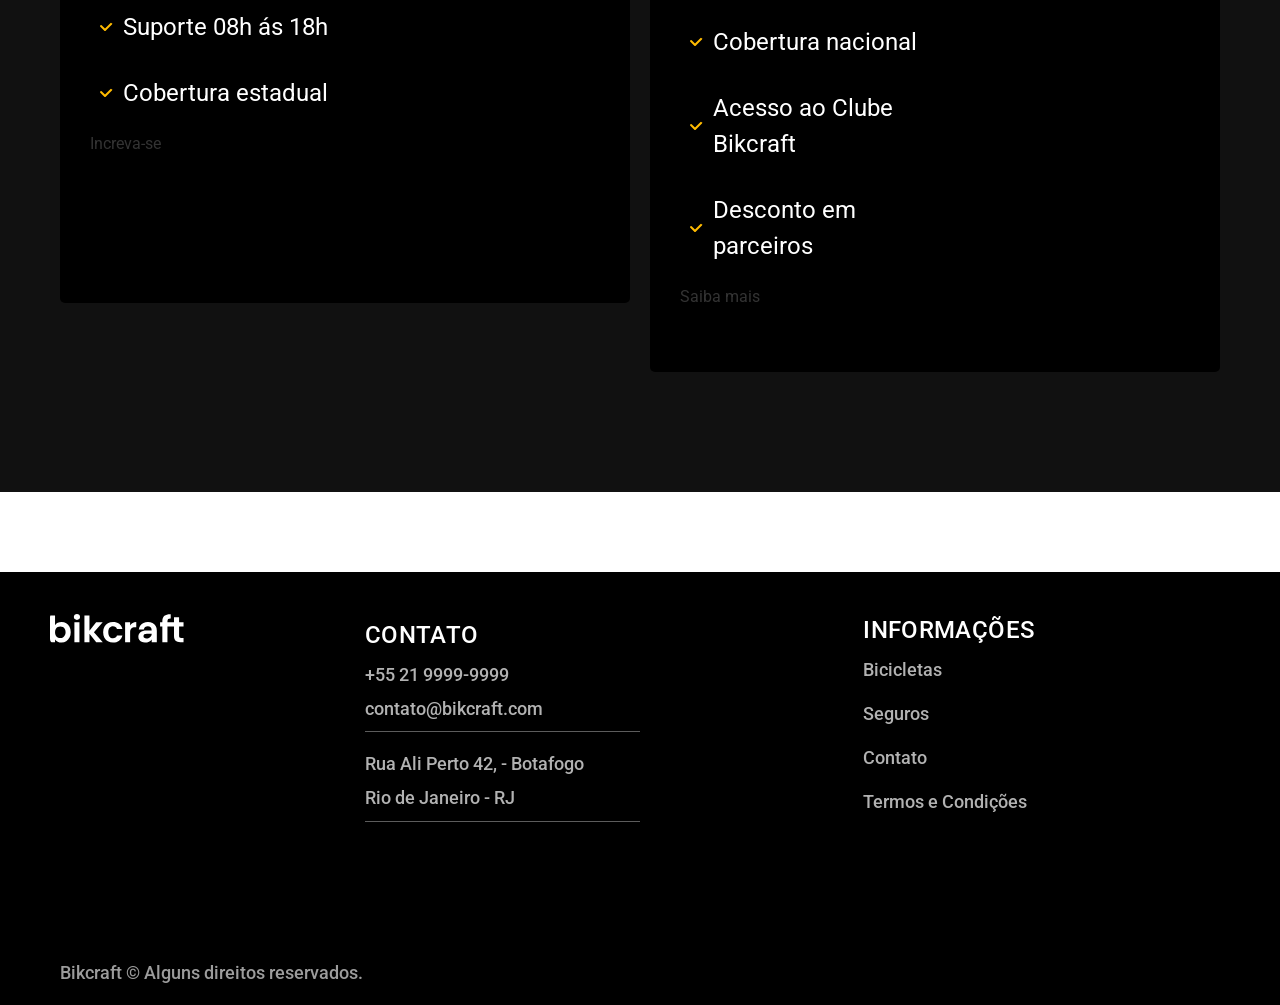
==== commit de8edd97: "header corrigida" ====
--- a/index.html
+++ b/index.html
@@ -19,7 +19,7 @@
                 <img src="img/bikcraft.svg" alt="">
             </a>
             <nav aria-label="primaria">
-                <ul class="header-menu">
+                <ul class="header-menu font-1-m cor-0">
                     <li>
                         <a href="bicicletas.html">Bicicletas</a>
                     </li>
@@ -39,7 +39,7 @@
             <div class="introducao-conteudo">
                 <h1>Bicicletas feitas sob medida<span class="cor-p1">.</span></h1>
                 <p>Bicicletas elétricas de alta precisão e qualidade, feitas sob medida para você. Explore o mundo na sua velocidade com a Bikcraft.</p>
-                <a href="" class="butão">Escolha a sua</a>
+                <a href="" class="botao">Escolha a sua</a>
             </div>
             <picture class="introducao-imagem-container">
                 <!-- Imagem para telas grandes (Desktop) -->
--- a/style/style.css
+++ b/style/style.css
@@ -3,6 +3,9 @@
 @import "utilitarios/funcionais.css";
 @import "utilitarios/tipografia.css";
 @import "utilitarios/cores.css";
+
+/*Componentes*/
+@import "componentes/header.css";
 
 /*Home*/
 @import "home/header.css";
@@ -18,6 +21,15 @@
 
 /*Nosso contato*/
 @import "contato/nosso-contato.css";
+@import "contato/lojas.css";
+
+/*seguro*/
+@import "seguros/seguro.css";
+@import "seguros/perguntas.css";
 
 /*Termos*/
-@import "termos/termos.css";+@import "termos/termos.css";
+
+/*bibicleta*/
+@import "bicicleta/bicicleta.css";
+
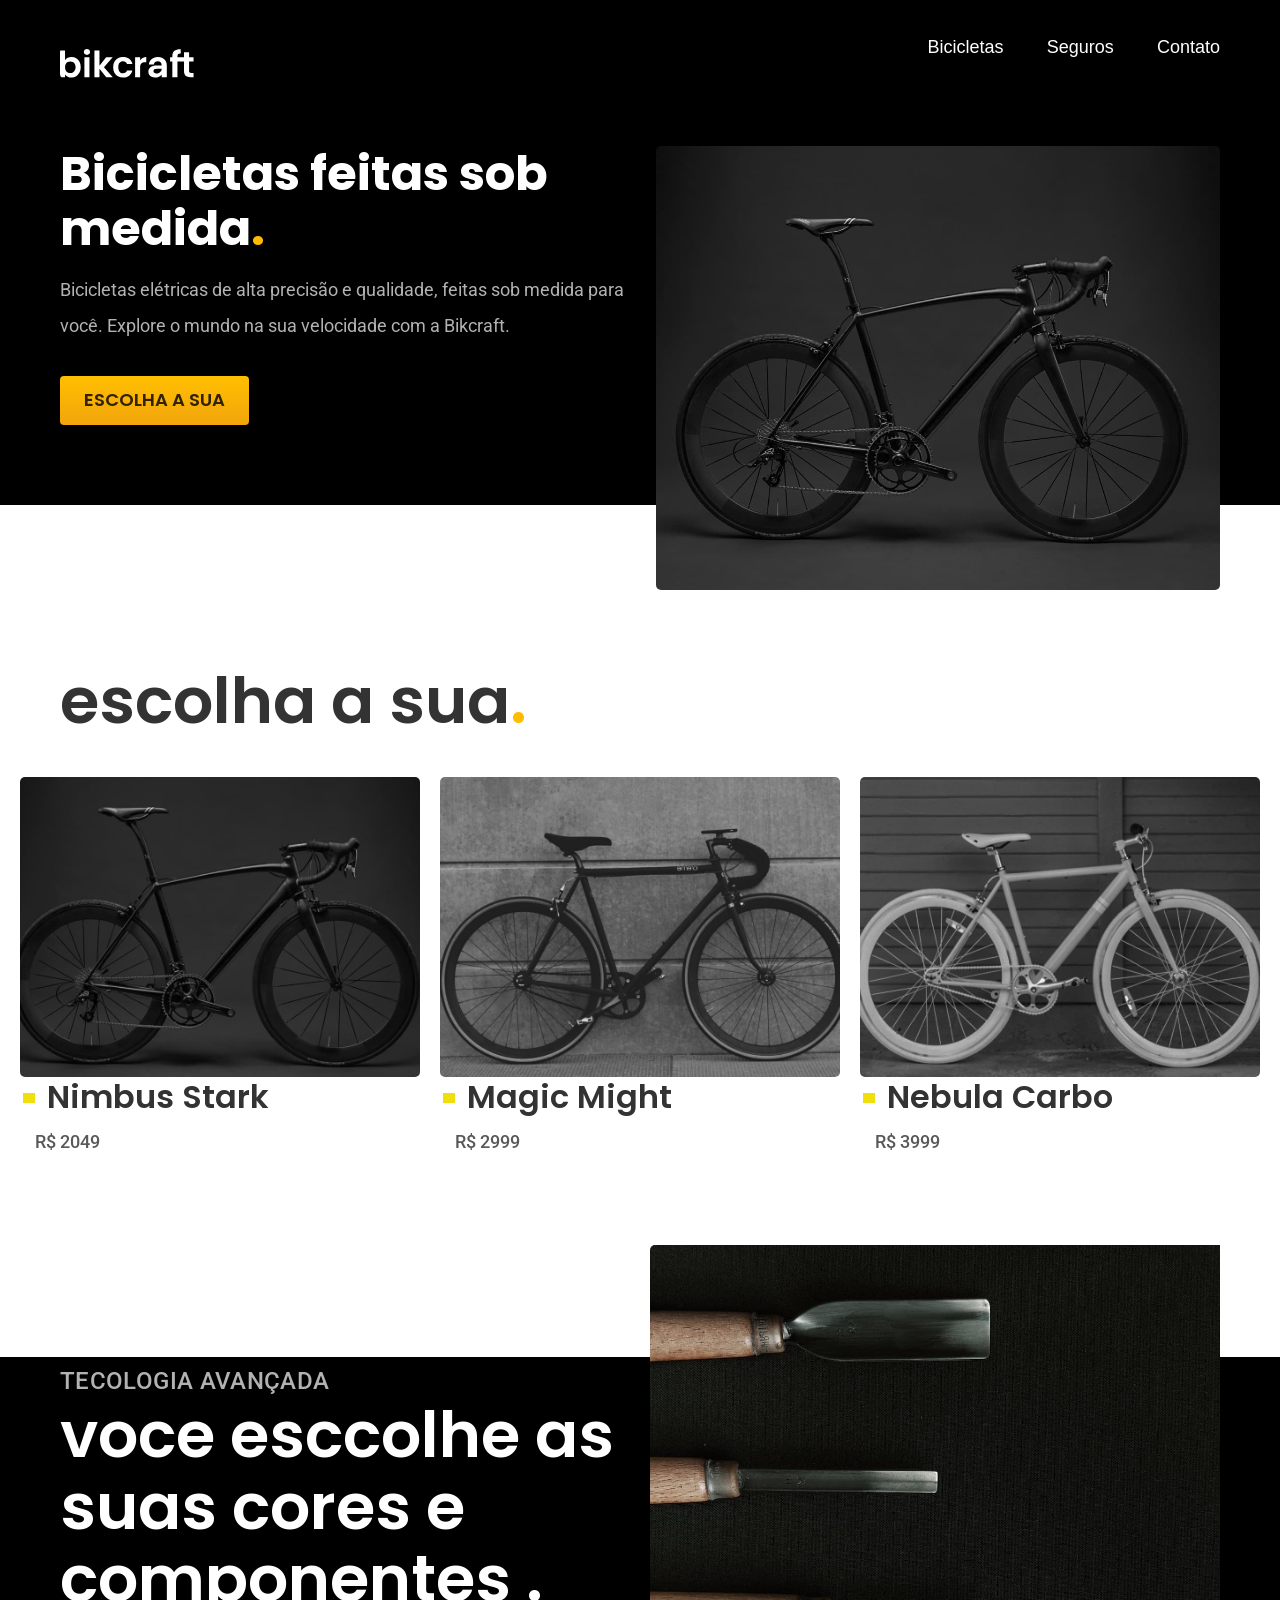
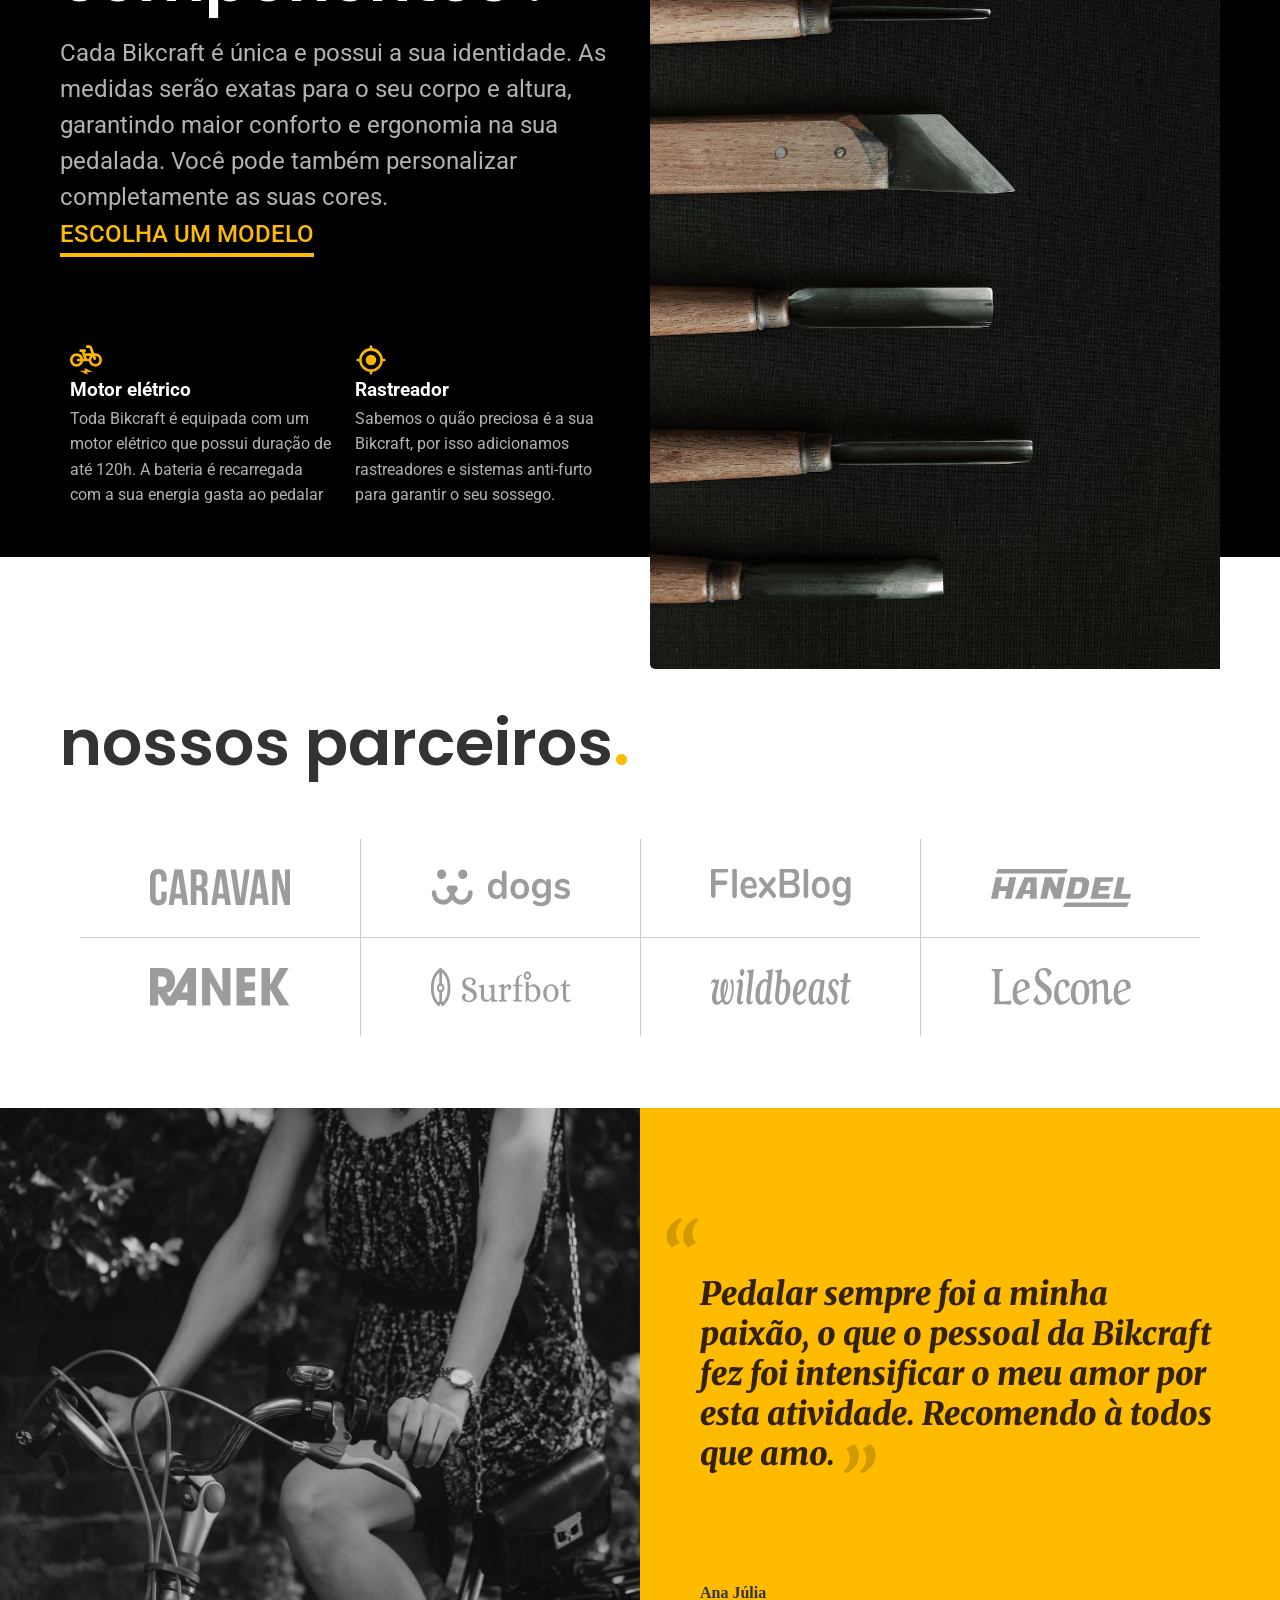
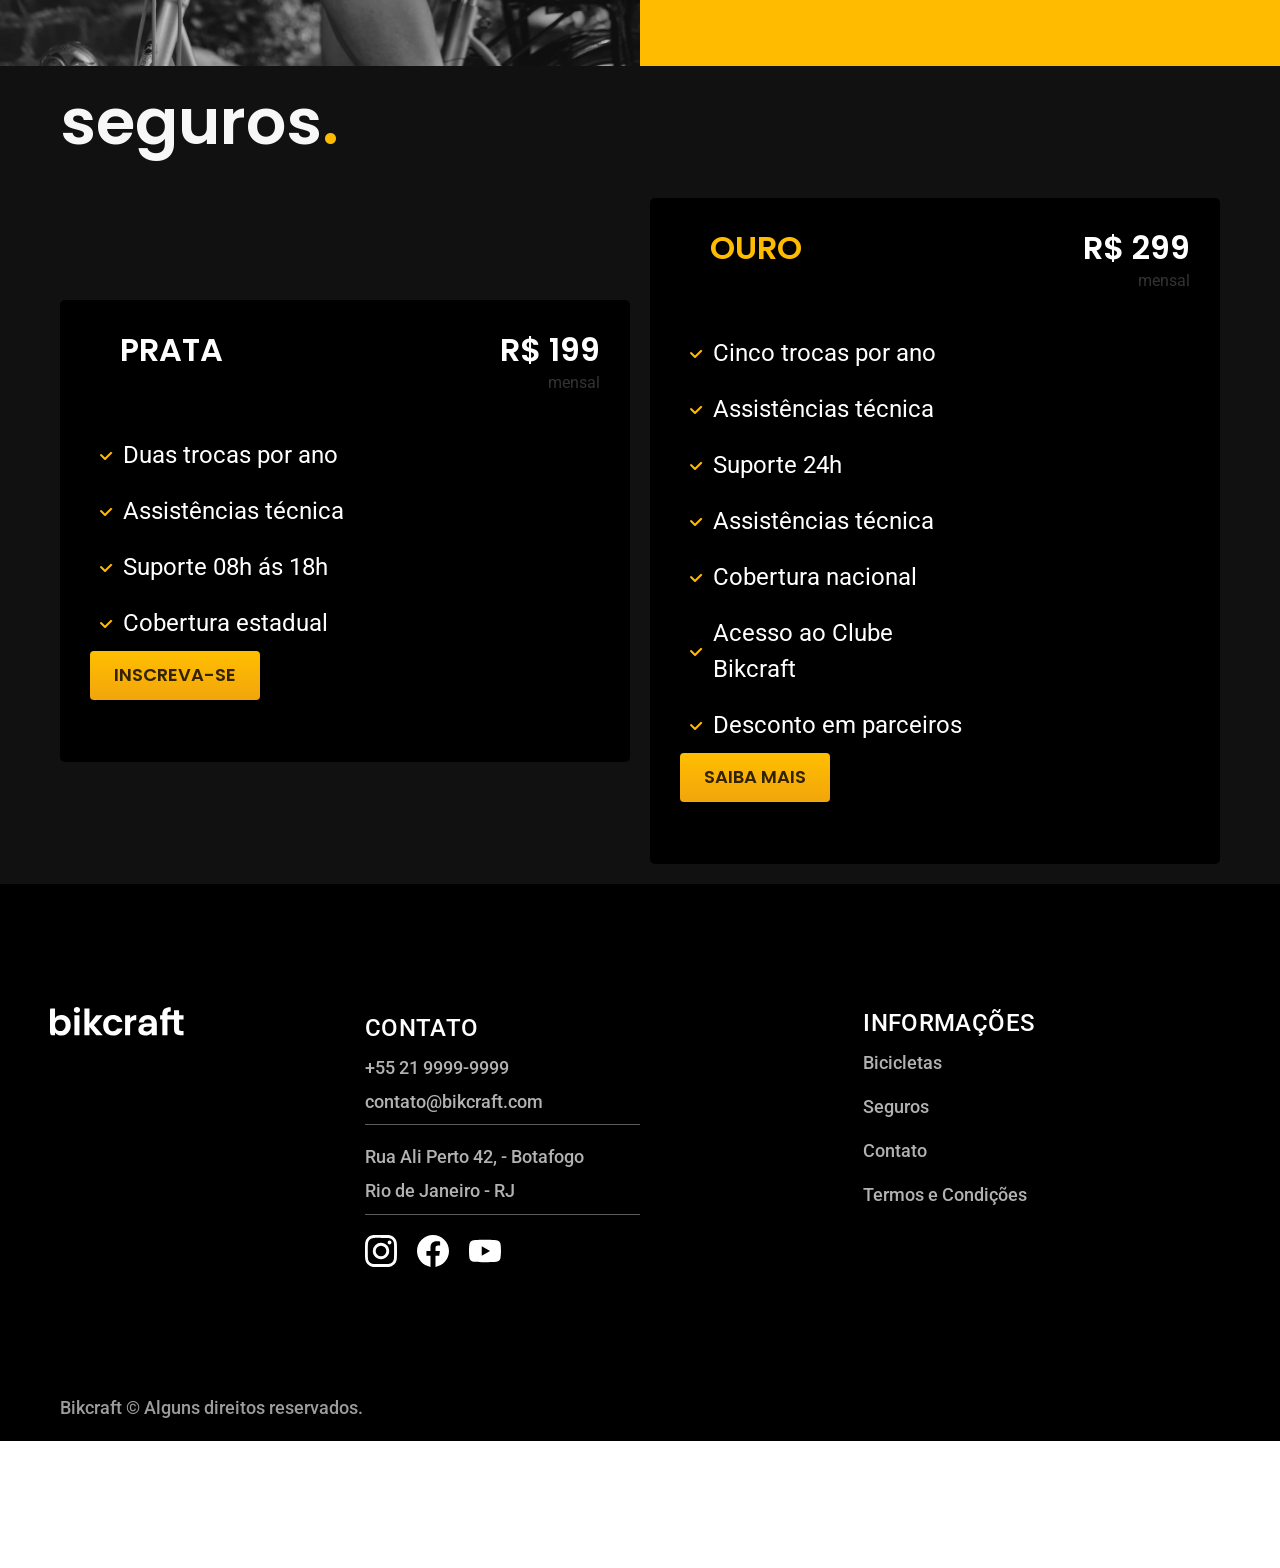
==== commit 22ba0358: "melhores de codigo index" ====
--- a/index.html
+++ b/index.html
@@ -116,7 +116,7 @@
             
             <picture class="tecnologia-imagem-container">
                 <img class="tecnologia-imagem" src="img/fotos/tecnologia.jpg" alt="Bicicleta preta com moto eletrico"
-                width="640" height="800">
+                
             </picture>
         </div>
     </article>
@@ -203,8 +203,8 @@
                         <img src="img/icones/lista.svg" alt="">
                         <p>Cobertura estadual</p>
                     </li>
-                    <li >
-                        <a href="" class="butão">Increva-se</a>
+                    <li class="botao">
+                        <a href="" >Inscreva-se</a>
                     </li>
                 </ul>
                 
@@ -245,8 +245,8 @@
                         <img src="img/icones/lista.svg" alt="">
                         <p>Desconto em parceiros</p>
                     </li>
-                    <li>
-                        <a href="" class="butão">Saiba mais</a>
+                    <li class="botao">
+                        <a href="">Saiba mais</a>
                     </li>
                 </ul>
                 
@@ -265,6 +265,11 @@
                         <li class="font-2-m cor-5">contato@bikcraft.com</li>
                         <li class="font-2-m cor-5">Rua Ali Perto 42, - Botafogo</li>
                         <li class="font-2-m cor-5">Rio de Janeiro - RJ</li>
+                        <li class="footer-redes">
+                            <a href=""><img src="img/redes/instagram.svg" alt=""></a>
+                            <a href=""><img src="img/redes/facebook.svg" alt=""></a>
+                            <a href=""><img src="img/redes/youtube.svg" alt=""></a>
+                        </li>
                     </ul>
                 </ul>
 
--- a/style/style.css
+++ b/style/style.css
@@ -6,6 +6,7 @@
 
 /*Componentes*/
 @import "componentes/header.css";
+@import "componentes/footer.css";
 
 /*Home*/
 @import "home/header.css";
